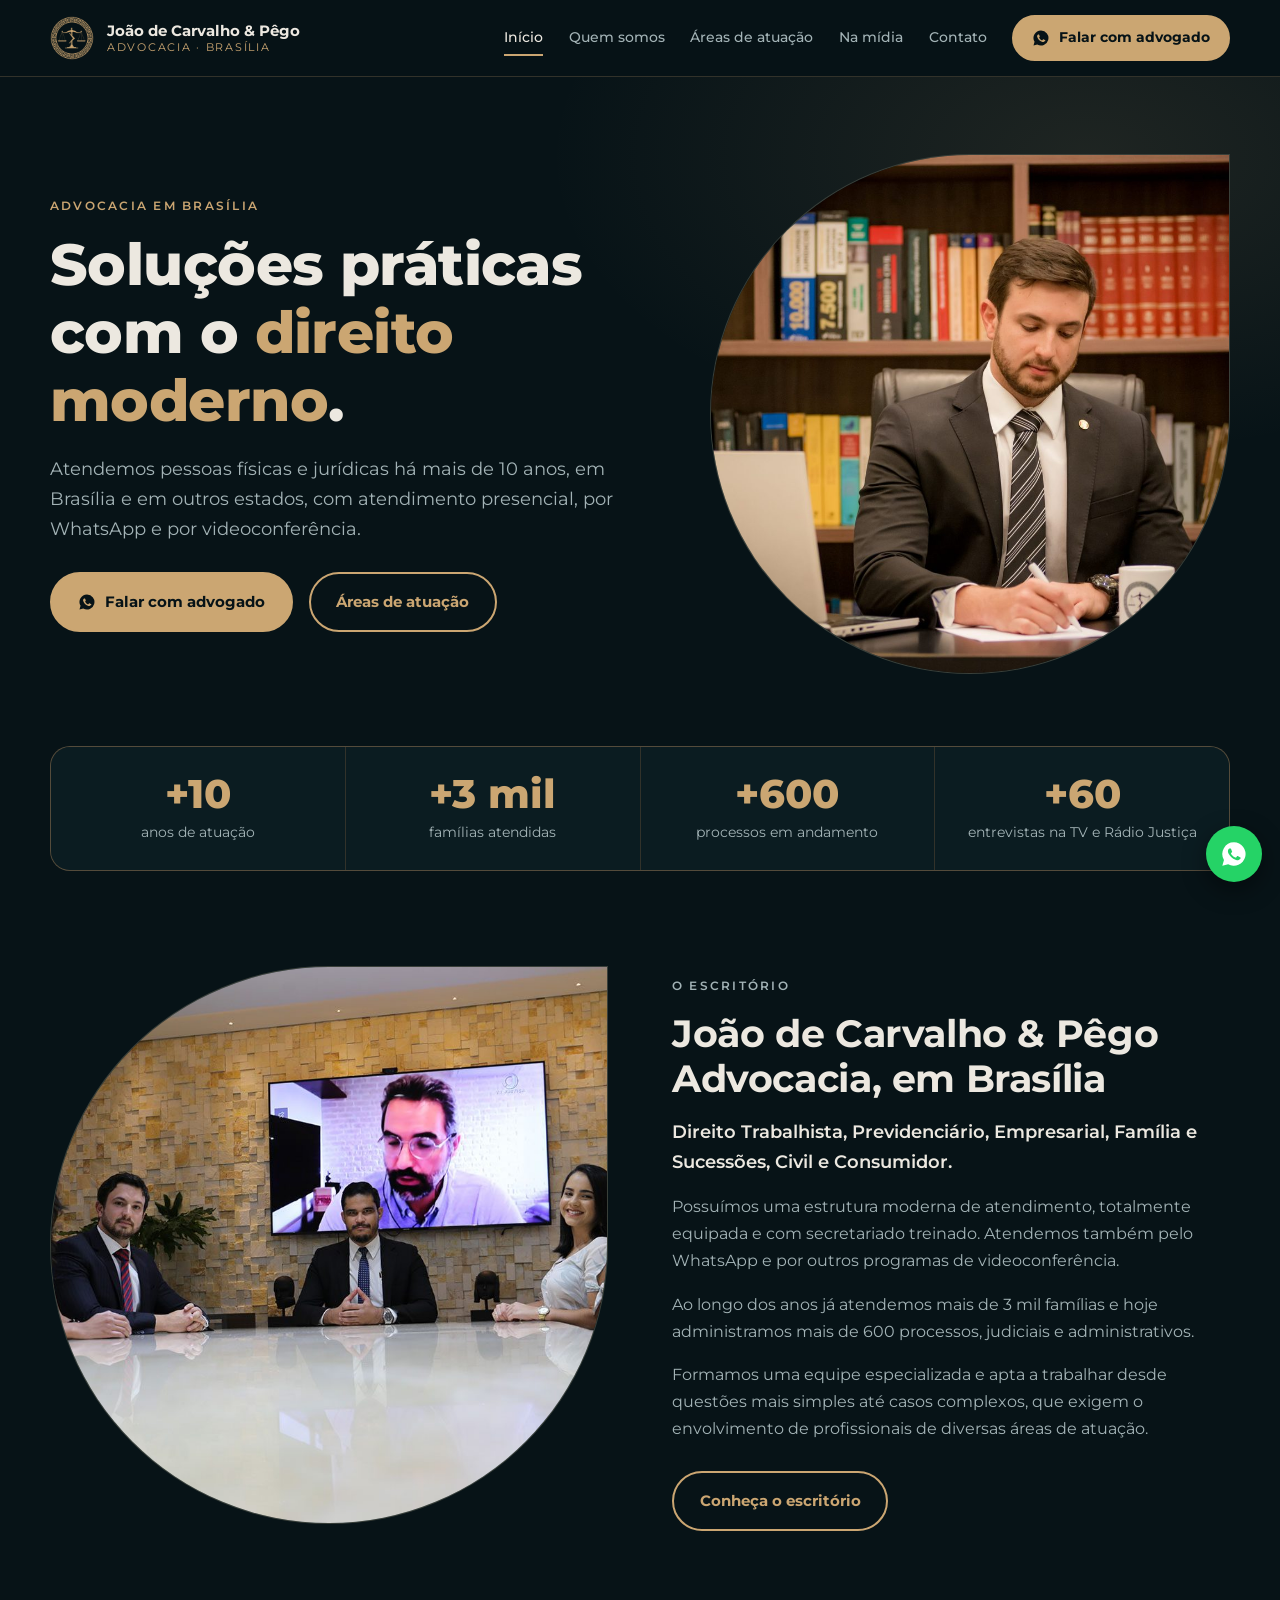
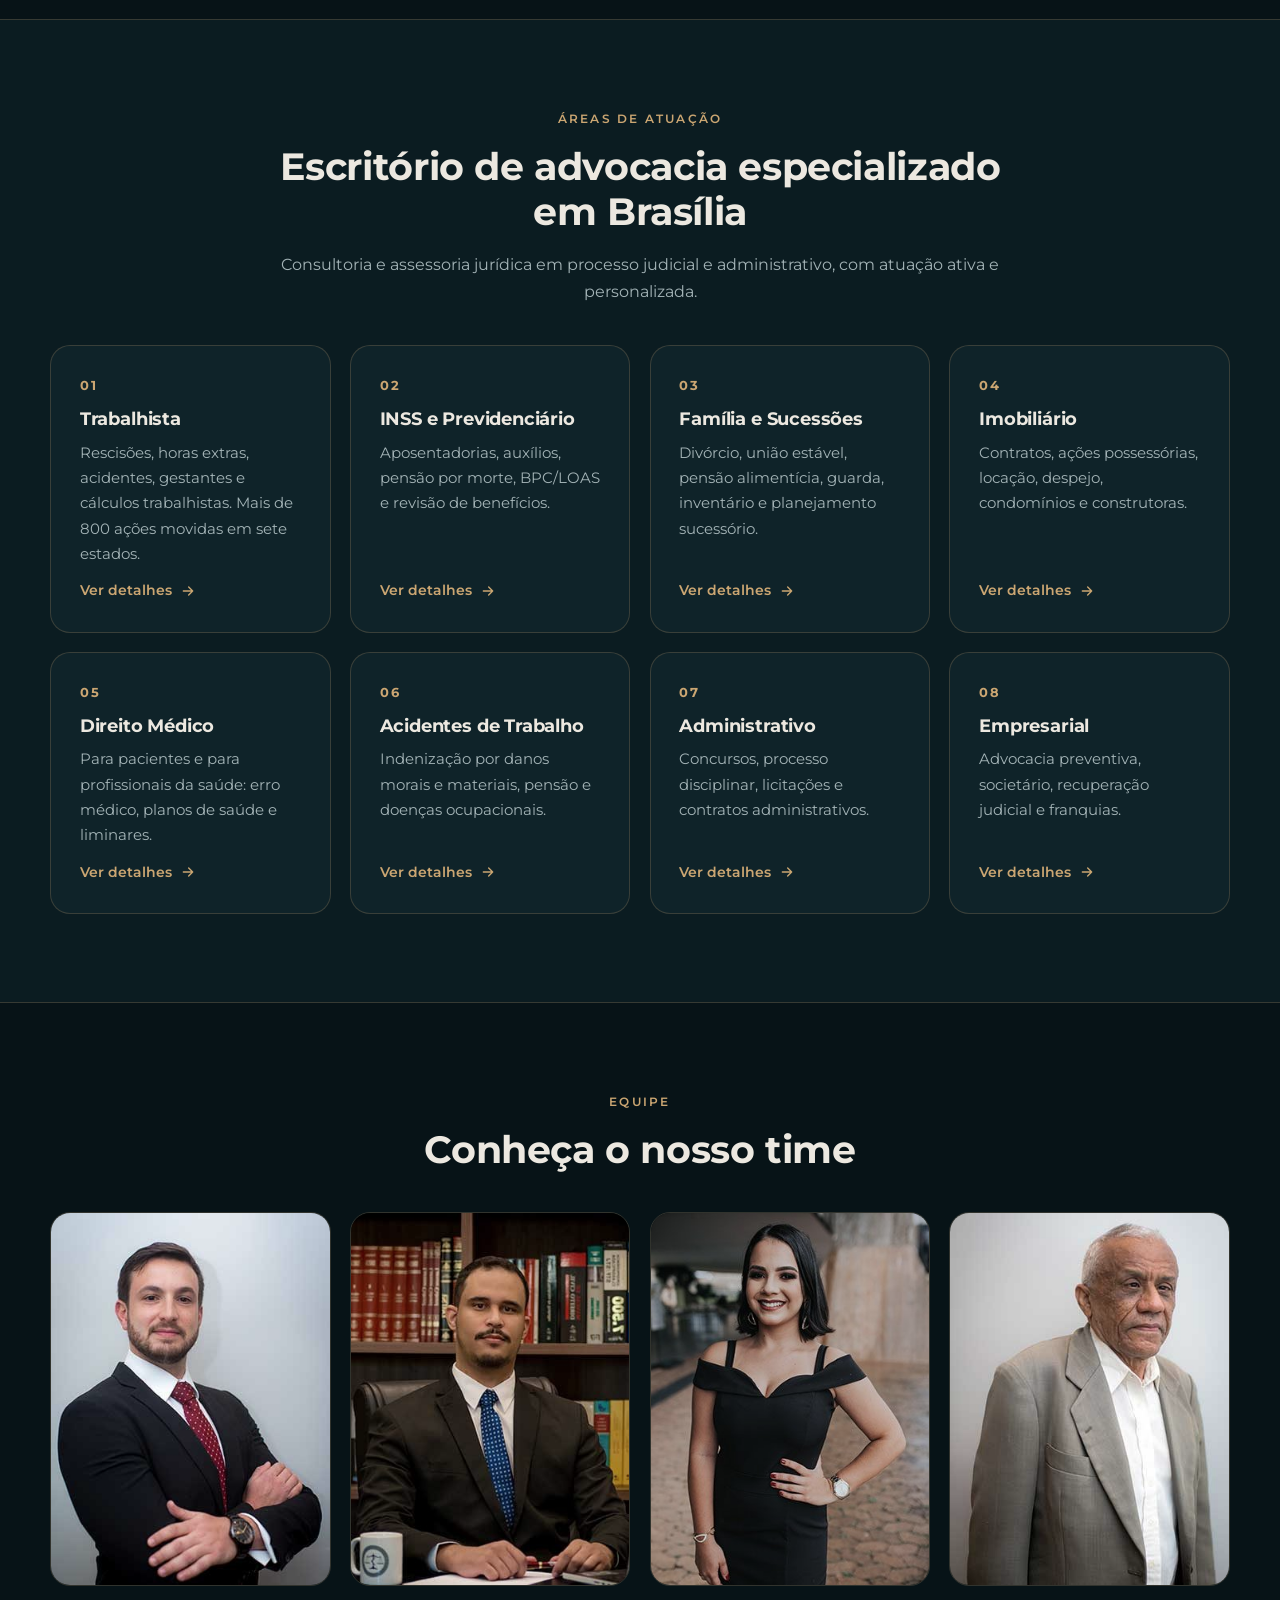
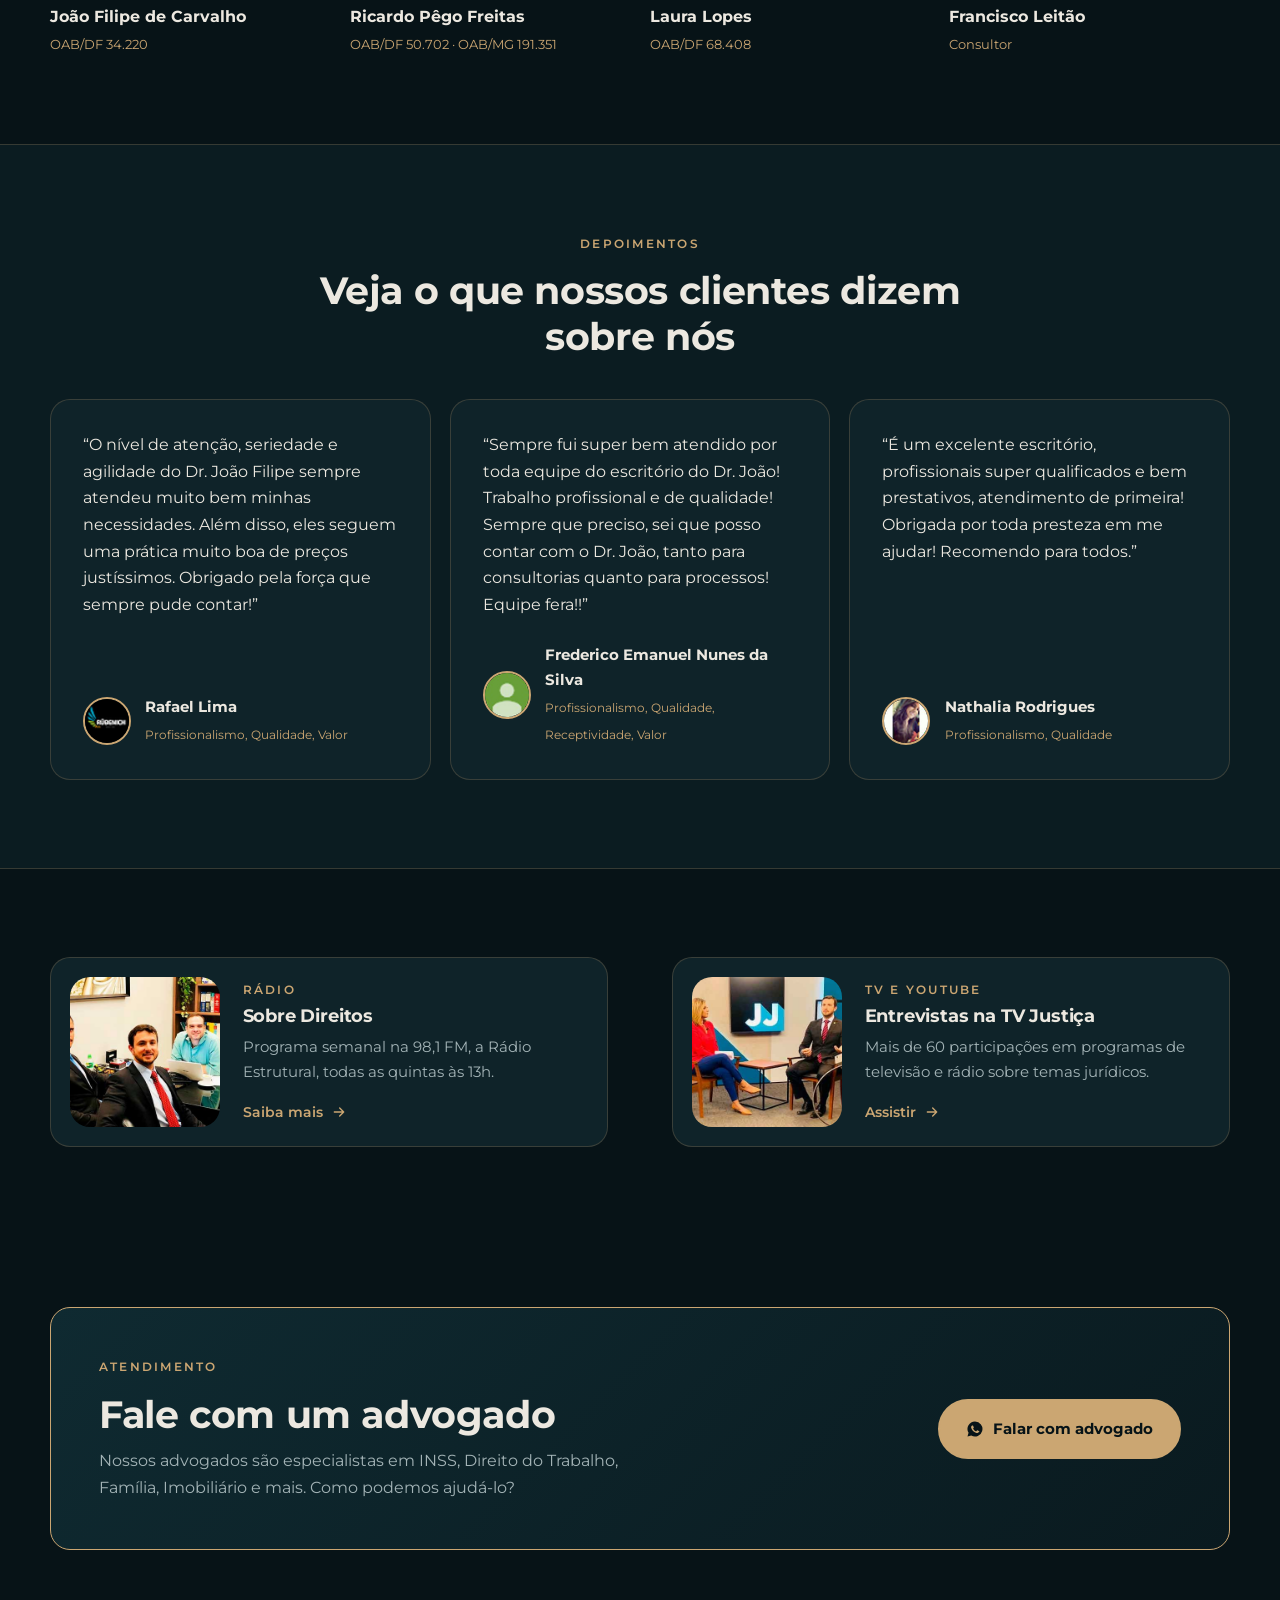
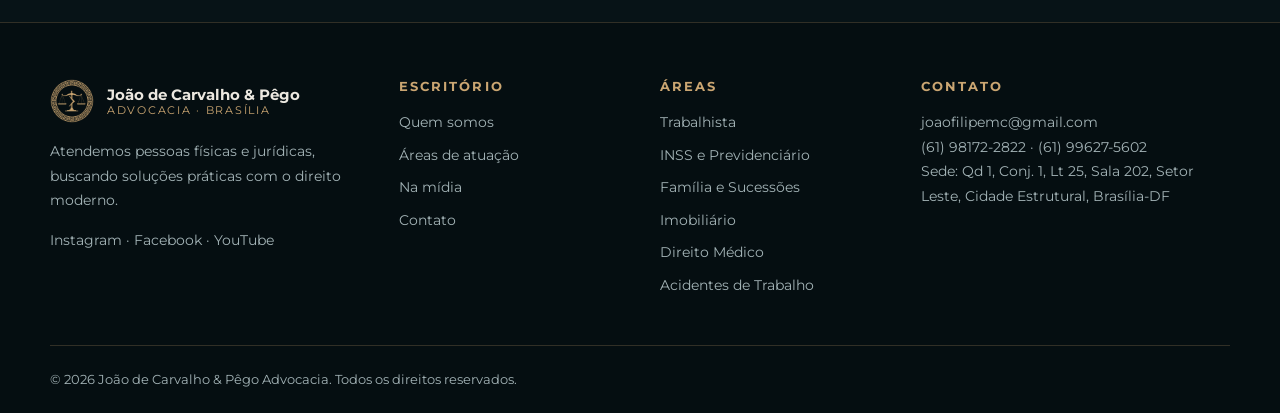
==== index.html @ 4e5eddfd "Site institucional JCP" ====
<!doctype html>
<html lang="pt-BR">
<head>
<meta charset="utf-8">
<meta name="viewport" content="width=device-width, initial-scale=1">
<title>João de Carvalho &amp; Pêgo | Advocacia em Brasília</title>
<meta name="description" content="Escritório de advocacia em Brasília com mais de 10 anos de atuação: trabalhista, INSS, família, imobiliário, médico e mais. Atendemos pessoas físicas e jurídicas.">
<meta name="theme-color" content="#071317">
<link rel="icon" href="img/marca-dourada.png">
<link rel="preconnect" href="https://fonts.googleapis.com">
<link rel="preconnect" href="https://fonts.gstatic.com" crossorigin>
<link href="https://fonts.googleapis.com/css2?family=Montserrat:wght@400;500;600;700;800&display=swap" rel="stylesheet">
<link rel="stylesheet" href="css/estilo.css">
</head>
<body>
<a class="skip" href="#conteudo">Ir para o conteúdo</a>
<header class="topo">
  <div class="wrap topo__in">
    <a class="marca" href="index.html" aria-label="João de Carvalho &amp; Pêgo Advocacia, página inicial">
      <img src="img/marca-dourada.png" alt="" width="44" height="44">
      <span><strong>João de Carvalho &amp; Pêgo</strong><small>Advocacia · Brasília</small></span>
    </a>
    <button class="menu-btn" aria-expanded="false" aria-controls="menu" aria-label="Abrir menu"><span></span><span></span><span></span></button>
    <nav id="menu" class="menu" aria-label="Principal">
      <a href="index.html" aria-current=page>Início</a><a href="quem-somos.html">Quem somos</a><a href="areas-de-atuacao.html">Áreas de atuação</a><a href="na-midia.html">Na mídia</a><a href="contato.html">Contato</a>
      <a class="btn btn--sm menu__cta" href="https://wa.me/5561996275602?text=Ol%C3%A1!%20Vim%20pelo%20site%20e%20gostaria%20de%20falar%20com%20um%20advogado." target="_blank" rel="noopener"><svg viewBox="0 0 24 24" width="18" height="18" fill="currentColor" aria-hidden="true"><path d="M12 2a10 10 0 0 0-8.6 15.1L2 22l5-1.3A10 10 0 1 0 12 2Zm5.2 14.1c-.2.6-1.2 1.2-1.7 1.2-.4.1-1 .1-1.6-.1-.4-.1-.9-.3-1.5-.6-2.7-1.2-4.4-3.9-4.5-4.1-.1-.2-1.1-1.4-1.1-2.7s.7-1.9.9-2.2c.2-.2.5-.3.7-.3h.5c.2 0 .4 0 .6.5l.8 2c.1.1.1.3 0 .5l-.3.5-.4.4c-.1.2-.3.3-.1.6.2.3.7 1.2 1.5 1.9 1 .9 1.9 1.2 2.2 1.3.3.1.4.1.6-.1l.8-1c.2-.2.3-.2.6-.1l1.9.9c.3.1.5.2.5.3.1.1.1.6-.1 1.2Z"/></svg> Falar com advogado</a>
    </nav>
  </div>
</header>
<main id="conteudo">
<section class="hero">
  <div class="wrap hero__in">
    <div class="hero__txt">
      <p class="eyebrow">Advocacia em Brasília</p>
      <h1>Soluções práticas com o <em>direito moderno</em>.</h1>
      <p class="lead">Atendemos pessoas físicas e jurídicas há mais de 10 anos, em Brasília e em outros estados, com atendimento presencial, por WhatsApp e por videoconferência.</p>
      <div class="hero__acoes"><a class="btn" href="https://wa.me/5561996275602?text=Ol%C3%A1!%20Vim%20pelo%20site%20e%20gostaria%20de%20falar%20com%20um%20advogado." target="_blank" rel="noopener"><svg viewBox="0 0 24 24" width="18" height="18" fill="currentColor" aria-hidden="true"><path d="M12 2a10 10 0 0 0-8.6 15.1L2 22l5-1.3A10 10 0 1 0 12 2Zm5.2 14.1c-.2.6-1.2 1.2-1.7 1.2-.4.1-1 .1-1.6-.1-.4-.1-.9-.3-1.5-.6-2.7-1.2-4.4-3.9-4.5-4.1-.1-.2-1.1-1.4-1.1-2.7s.7-1.9.9-2.2c.2-.2.5-.3.7-.3h.5c.2 0 .4 0 .6.5l.8 2c.1.1.1.3 0 .5l-.3.5-.4.4c-.1.2-.3.3-.1.6.2.3.7 1.2 1.5 1.9 1 .9 1.9 1.2 2.2 1.3.3.1.4.1.6-.1l.8-1c.2-.2.3-.2.6-.1l1.9.9c.3.1.5.2.5.3.1.1.1.6-.1 1.2Z"/></svg> Falar com advogado</a><a class="btn btn--ghost" href="areas-de-atuacao.html">Áreas de atuação</a></div>
    </div>
    <figure class="moldura moldura--hero"><img src="img/hero.jpg" alt="Advogado João Filipe de Carvalho em seu escritório" fetchpriority="high"></figure>
  </div>
  <div class="wrap"><dl class="numeros">
    <div><dt>+10</dt><dd>anos de atuação</dd></div>
    <div><dt>+3 mil</dt><dd>famílias atendidas</dd></div>
    <div><dt>+600</dt><dd>processos em andamento</dd></div>
    <div><dt>+60</dt><dd>entrevistas na TV e Rádio Justiça</dd></div>
  </dl></div>
</section>
<section class="bloco"><div class="wrap duas duas--centro">
  <figure class="moldura"><img src="img/equipe.jpg" alt="Equipe do escritório em sala de reunião" loading="lazy"></figure>
  <div class="texto-img"><p class="eyebrow">O escritório</p><h2>João de Carvalho &amp; Pêgo Advocacia, em Brasília</h2>
    <p class="destaque">Direito Trabalhista, Previdenciário, Empresarial, Família e Sucessões, Civil e Consumidor.</p>
    <p>Possuímos uma estrutura moderna de atendimento, totalmente equipada e com secretariado treinado. Atendemos também pelo WhatsApp e por outros programas de videoconferência.</p>
    <p>Ao longo dos anos já atendemos mais de 3 mil famílias e hoje administramos mais de 600 processos, judiciais e administrativos.</p>
    <p>Formamos uma equipe especializada e apta a trabalhar desde questões mais simples até casos complexos, que exigem o envolvimento de profissionais de diversas áreas de atuação.</p>
    <a class="btn btn--ghost" href="quem-somos.html">Conheça o escritório</a></div>
</div></section>
<section class="bloco bloco--alt"><div class="wrap">
  <div class="cab cab--centro"><p class="eyebrow">Áreas de atuação</p><h2>Escritório de advocacia especializado em Brasília</h2><p>Consultoria e assessoria jurídica em processo judicial e administrativo, com atuação ativa e personalizada.</p></div>
  <div class="grid-areas"><a class="card-area" href="trabalhista.html"><span class="card-area__n">01</span><h3>Trabalhista</h3><p>Rescisões, horas extras, acidentes, gestantes e cálculos trabalhistas. Mais de 800 ações movidas em sete estados.</p><span class="seta">Ver detalhes <svg viewBox="0 0 24 24" width="16" height="16" fill="none" stroke="currentColor" stroke-width="2" stroke-linecap="round" stroke-linejoin="round" aria-hidden="true"><path d="M5 12h14M13 6l6 6-6 6"/></svg></span></a><a class="card-area" href="inss.html"><span class="card-area__n">02</span><h3>INSS e Previdenciário</h3><p>Aposentadorias, auxílios, pensão por morte, BPC/LOAS e revisão de benefícios.</p><span class="seta">Ver detalhes <svg viewBox="0 0 24 24" width="16" height="16" fill="none" stroke="currentColor" stroke-width="2" stroke-linecap="round" stroke-linejoin="round" aria-hidden="true"><path d="M5 12h14M13 6l6 6-6 6"/></svg></span></a><a class="card-area" href="familia-e-sucessoes.html"><span class="card-area__n">03</span><h3>Família e Sucessões</h3><p>Divórcio, união estável, pensão alimentícia, guarda, inventário e planejamento sucessório.</p><span class="seta">Ver detalhes <svg viewBox="0 0 24 24" width="16" height="16" fill="none" stroke="currentColor" stroke-width="2" stroke-linecap="round" stroke-linejoin="round" aria-hidden="true"><path d="M5 12h14M13 6l6 6-6 6"/></svg></span></a><a class="card-area" href="imobiliario.html"><span class="card-area__n">04</span><h3>Imobiliário</h3><p>Contratos, ações possessórias, locação, despejo, condomínios e construtoras.</p><span class="seta">Ver detalhes <svg viewBox="0 0 24 24" width="16" height="16" fill="none" stroke="currentColor" stroke-width="2" stroke-linecap="round" stroke-linejoin="round" aria-hidden="true"><path d="M5 12h14M13 6l6 6-6 6"/></svg></span></a><a class="card-area" href="direito-medico.html"><span class="card-area__n">05</span><h3>Direito Médico</h3><p>Para pacientes e para profissionais da saúde: erro médico, planos de saúde e liminares.</p><span class="seta">Ver detalhes <svg viewBox="0 0 24 24" width="16" height="16" fill="none" stroke="currentColor" stroke-width="2" stroke-linecap="round" stroke-linejoin="round" aria-hidden="true"><path d="M5 12h14M13 6l6 6-6 6"/></svg></span></a><a class="card-area" href="acidentes-de-trabalho.html"><span class="card-area__n">06</span><h3>Acidentes de Trabalho</h3><p>Indenização por danos morais e materiais, pensão e doenças ocupacionais.</p><span class="seta">Ver detalhes <svg viewBox="0 0 24 24" width="16" height="16" fill="none" stroke="currentColor" stroke-width="2" stroke-linecap="round" stroke-linejoin="round" aria-hidden="true"><path d="M5 12h14M13 6l6 6-6 6"/></svg></span></a><a class="card-area" href="areas-de-atuacao.html#administrativo"><span class="card-area__n">07</span><h3>Administrativo</h3><p>Concursos, processo disciplinar, licitações e contratos administrativos.</p><span class="seta">Ver detalhes <svg viewBox="0 0 24 24" width="16" height="16" fill="none" stroke="currentColor" stroke-width="2" stroke-linecap="round" stroke-linejoin="round" aria-hidden="true"><path d="M5 12h14M13 6l6 6-6 6"/></svg></span></a><a class="card-area" href="areas-de-atuacao.html#empresarial"><span class="card-area__n">08</span><h3>Empresarial</h3><p>Advocacia preventiva, societário, recuperação judicial e franquias.</p><span class="seta">Ver detalhes <svg viewBox="0 0 24 24" width="16" height="16" fill="none" stroke="currentColor" stroke-width="2" stroke-linecap="round" stroke-linejoin="round" aria-hidden="true"><path d="M5 12h14M13 6l6 6-6 6"/></svg></span></a></div>
</div></section>
<section class="bloco"><div class="wrap">
  <div class="cab cab--centro"><p class="eyebrow">Equipe</p><h2>Conheça o nosso time</h2></div>
  <div class="grid-time"><a class="mini" href="quem-somos.html#joao"><img src="img/joao.jpg" alt="João Filipe de Carvalho" loading="lazy"><strong>João Filipe de Carvalho</strong><small>OAB/DF 34.220</small></a><a class="mini" href="quem-somos.html#pego"><img src="img/pego.jpg" alt="Ricardo Pêgo Freitas" loading="lazy"><strong>Ricardo Pêgo Freitas</strong><small>OAB/DF 50.702 · OAB/MG 191.351</small></a><a class="mini" href="quem-somos.html#laura"><img src="img/laura.jpg" alt="Laura Lopes" loading="lazy"><strong>Laura Lopes</strong><small>OAB/DF 68.408</small></a><a class="mini" href="quem-somos.html#francisco"><img src="img/francisco.jpg" alt="Francisco Leitão" loading="lazy"><strong>Francisco Leitão</strong><small>Consultor</small></a></div>
</div></section>
<section class="bloco bloco--alt"><div class="wrap">
  <div class="cab cab--centro"><p class="eyebrow">Depoimentos</p><h2>Veja o que nossos clientes dizem sobre nós</h2></div>
  <div class="grid-dep"><figure class="dep"><blockquote>“O nível de atenção, seriedade e agilidade do Dr. João Filipe sempre atendeu muito bem minhas necessidades. Além disso, eles seguem uma prática muito boa de preços justíssimos. Obrigado pela força que sempre pude contar!”</blockquote><figcaption><img src="img/dep-rafaellima.jpg" alt="" width="48" height="48" loading="lazy"><span><strong>Rafael Lima</strong><small>Profissionalismo, Qualidade, Valor</small></span></figcaption></figure><figure class="dep"><blockquote>“Sempre fui super bem atendido por toda equipe do escritório do Dr. João! Trabalho profissional e de qualidade! Sempre que preciso, sei que posso contar com o Dr. João, tanto para consultorias quanto para processos! Equipe fera!!”</blockquote><figcaption><img src="img/dep-frederico.jpg" alt="" width="48" height="48" loading="lazy"><span><strong>Frederico Emanuel Nunes da Silva</strong><small>Profissionalismo, Qualidade, Receptividade, Valor</small></span></figcaption></figure><figure class="dep"><blockquote>“É um excelente escritório, profissionais super qualificados e bem prestativos, atendimento de primeira! Obrigada por toda presteza em me ajudar! Recomendo para todos.”</blockquote><figcaption><img src="img/dep-nathaliarodrigues.jpg" alt="" width="48" height="48" loading="lazy"><span><strong>Nathalia Rodrigues</strong><small>Profissionalismo, Qualidade</small></span></figcaption></figure></div>
</div></section>
<section class="bloco"><div class="wrap duas">
  <article class="card-midia"><img src="img/radio.jpg" alt="" loading="lazy"><div><p class="eyebrow">Rádio</p><h3>Sobre Direitos</h3><p>Programa semanal na 98,1 FM, a Rádio Estrutural, todas as quintas às 13h.</p><a class="seta" href="na-midia.html">Saiba mais <svg viewBox="0 0 24 24" width="16" height="16" fill="none" stroke="currentColor" stroke-width="2" stroke-linecap="round" stroke-linejoin="round" aria-hidden="true"><path d="M5 12h14M13 6l6 6-6 6"/></svg></a></div></article>
  <article class="card-midia"><img src="img/entrevistas.jpg" alt="" loading="lazy"><div><p class="eyebrow">TV e YouTube</p><h3>Entrevistas na TV Justiça</h3><p>Mais de 60 participações em programas de televisão e rádio sobre temas jurídicos.</p><a class="seta" href="na-midia.html">Assistir <svg viewBox="0 0 24 24" width="16" height="16" fill="none" stroke="currentColor" stroke-width="2" stroke-linecap="round" stroke-linejoin="round" aria-hidden="true"><path d="M5 12h14M13 6l6 6-6 6"/></svg></a></div></article>
</div></section>
<section class="faixa">
  <div class="wrap faixa__in">
    <div><p class="eyebrow">Atendimento</p><h2>Fale com um advogado</h2><p>Nossos advogados são especialistas em INSS, Direito do Trabalho, Família, Imobiliário e mais. Como podemos ajudá-lo?</p></div>
    <a class="btn" href="https://wa.me/5561996275602?text=Ol%C3%A1!%20Vim%20pelo%20site%20e%20gostaria%20de%20falar%20com%20um%20advogado." target="_blank" rel="noopener"><svg viewBox="0 0 24 24" width="18" height="18" fill="currentColor" aria-hidden="true"><path d="M12 2a10 10 0 0 0-8.6 15.1L2 22l5-1.3A10 10 0 1 0 12 2Zm5.2 14.1c-.2.6-1.2 1.2-1.7 1.2-.4.1-1 .1-1.6-.1-.4-.1-.9-.3-1.5-.6-2.7-1.2-4.4-3.9-4.5-4.1-.1-.2-1.1-1.4-1.1-2.7s.7-1.9.9-2.2c.2-.2.5-.3.7-.3h.5c.2 0 .4 0 .6.5l.8 2c.1.1.1.3 0 .5l-.3.5-.4.4c-.1.2-.3.3-.1.6.2.3.7 1.2 1.5 1.9 1 .9 1.9 1.2 2.2 1.3.3.1.4.1.6-.1l.8-1c.2-.2.3-.2.6-.1l1.9.9c.3.1.5.2.5.3.1.1.1.6-.1 1.2Z"/></svg> Falar com advogado</a>
  </div>
</section>
</main>
<footer class="rodape">
  <div class="wrap rodape__grid">
    <div>
      <a class="marca" href="index.html"><img src="img/marca-dourada.png" alt="" width="44" height="44"><span><strong>João de Carvalho &amp; Pêgo</strong><small>Advocacia · Brasília</small></span></a>
      <p class="rodape__txt">Atendemos pessoas físicas e jurídicas, buscando soluções práticas com o direito moderno.</p>
      <p class="redes"><a href="https://www.instagram.com/jcp.advocacia" target="_blank" rel="noopener">Instagram</a> · <a href="https://www.facebook.com/jcp.adv.br" target="_blank" rel="noopener">Facebook</a> · <a href="https://www.youtube.com/playlist?list=PLcnUz7LXk_8HMQqe0QgAlrgUV64Jshh3J" target="_blank" rel="noopener">YouTube</a></p>
    </div>
    <div>
      <h3>Escritório</h3>
      <ul class="links">
        <li><a href="quem-somos.html">Quem somos</a></li>
        <li><a href="areas-de-atuacao.html">Áreas de atuação</a></li>
        <li><a href="na-midia.html">Na mídia</a></li>
        <li><a href="contato.html">Contato</a></li>
      </ul>
    </div>
    <div>
      <h3>Áreas</h3>
      <ul class="links">
        <li><a href="trabalhista.html">Trabalhista</a></li>
        <li><a href="inss.html">INSS e Previdenciário</a></li>
        <li><a href="familia-e-sucessoes.html">Família e Sucessões</a></li>
        <li><a href="imobiliario.html">Imobiliário</a></li>
        <li><a href="direito-medico.html">Direito Médico</a></li>
        <li><a href="acidentes-de-trabalho.html">Acidentes de Trabalho</a></li>
      </ul>
    </div>
    <div>
      <h3>Contato</h3>
      <p class="rodape__txt"><a href="mailto:joaofilipemc@gmail.com">joaofilipemc@gmail.com</a><br>
      <a href="tel:+5561981722822">(61) 98172-2822</a> · <a href="tel:+5561996275602">(61) 99627-5602</a><br>
      Sede: Qd 1, Conj. 1, Lt 25, Sala 202, Setor Leste, Cidade Estrutural, Brasília-DF</p>
    </div>
  </div>
  <div class="wrap rodape__fim"><p>© 2026 João de Carvalho &amp; Pêgo Advocacia. Todos os direitos reservados.</p></div>
</footer>
<a class="flutuante" href="https://wa.me/5561996275602?text=Ol%C3%A1!%20Vim%20pelo%20site%20e%20gostaria%20de%20falar%20com%20um%20advogado." target="_blank" rel="noopener" aria-label="Falar pelo WhatsApp"><svg viewBox="0 0 24 24" width="18" height="18" fill="currentColor" aria-hidden="true"><path d="M12 2a10 10 0 0 0-8.6 15.1L2 22l5-1.3A10 10 0 1 0 12 2Zm5.2 14.1c-.2.6-1.2 1.2-1.7 1.2-.4.1-1 .1-1.6-.1-.4-.1-.9-.3-1.5-.6-2.7-1.2-4.4-3.9-4.5-4.1-.1-.2-1.1-1.4-1.1-2.7s.7-1.9.9-2.2c.2-.2.5-.3.7-.3h.5c.2 0 .4 0 .6.5l.8 2c.1.1.1.3 0 .5l-.3.5-.4.4c-.1.2-.3.3-.1.6.2.3.7 1.2 1.5 1.9 1 .9 1.9 1.2 2.2 1.3.3.1.4.1.6-.1l.8-1c.2-.2.3-.2.6-.1l1.9.9c.3.1.5.2.5.3.1.1.1.6-.1 1.2Z"/></svg></a>
<script src="js/site.js"></script>
</body>
</html>
---- css/estilo.css ----
:root{
  --bg:#071317; --bg-2:#0b1c21; --card:#0f2329; --line:rgba(203,166,114,.22);
  --gold:#CBA672; --gold-2:#e0c08f; --ink:#071317;
  --text:#ece8e0; --muted:#a3b3b6;
  --r:20px; --r-hero:500px 0 500px 500px;
  --font:'Montserrat',system-ui,-apple-system,'Segoe UI',sans-serif;
}
*{box-sizing:border-box;margin:0;padding:0}
html{scroll-behavior:smooth;scroll-padding-top:90px}
body{background:var(--bg);color:var(--text);font:400 1rem/1.7 var(--font);-webkit-font-smoothing:antialiased}
img{max-width:100%;display:block}
a{color:inherit}
ul,ol{list-style:none}
.skip{position:absolute;left:-999px;top:8px;background:var(--gold);color:var(--ink);padding:8px 14px;border-radius:8px;z-index:100}
.skip:focus{left:8px}
:focus-visible{outline:2px solid var(--gold);outline-offset:3px}
.wrap{width:min(1180px,100% - 32px);margin-inline:auto}
em{font-style:normal;color:var(--gold)}
h1,h2,h3{line-height:1.18;font-weight:700;letter-spacing:-.01em}
h1{font-size:clamp(2rem,5.2vw,3.6rem);font-weight:800}
h2{font-size:clamp(1.6rem,3.4vw,2.4rem)}
h3{font-size:1.15rem}
.eyebrow{font-size:.78rem;font-weight:600;letter-spacing:.18em;text-transform:uppercase;color:var(--gold);margin-bottom:.9rem}
.lead{font-size:1.1rem;color:var(--muted);max-width:60ch;margin:1.2rem 0 1.8rem}

/* botões */
.btn{display:inline-flex;align-items:center;gap:.6rem;background:var(--gold);color:var(--ink);font-weight:700;font-size:.95rem;text-decoration:none;padding:.95rem 1.6rem;border-radius:999px;border:2px solid var(--gold);transition:background .2s,transform .2s,color .2s}
.btn:hover{background:var(--gold-2);transform:translateY(-2px)}
.btn--ghost{background:transparent;color:var(--gold)}
.btn--ghost:hover{background:var(--gold);color:var(--ink)}
.btn--sm{padding:.6rem 1.1rem;font-size:.85rem}
.btn--full{width:100%;justify-content:center;margin-top:1rem}
.seta{display:inline-flex;align-items:center;gap:.5rem;color:var(--gold);font-weight:600;font-size:.9rem;text-decoration:none}
.seta:hover svg{transform:translateX(4px)}
.seta svg{transition:transform .2s}

/* topo */
.topo{position:sticky;top:0;z-index:50;background:rgba(7,19,23,.92);backdrop-filter:blur(12px);border-bottom:1px solid var(--line)}
.topo__in{display:flex;align-items:center;justify-content:space-between;gap:1rem;min-height:76px}
.marca{display:flex;align-items:center;gap:.8rem;text-decoration:none}
.marca img{width:44px;height:44px}
.marca span{display:flex;flex-direction:column;line-height:1.2}
.marca strong{font-size:.95rem;font-weight:700}
.marca small{font-size:.68rem;letter-spacing:.16em;text-transform:uppercase;color:var(--gold)}
.menu{display:flex;align-items:center;gap:1.6rem}
.menu a:not(.btn){text-decoration:none;font-size:.9rem;font-weight:500;color:var(--muted);padding:.3rem 0;border-bottom:2px solid transparent;transition:color .2s}
.menu a:not(.btn):hover,.menu a[aria-current]{color:var(--text);border-color:var(--gold)}
.menu-btn{display:none;background:none;border:1px solid var(--line);border-radius:12px;width:46px;height:46px;cursor:pointer;flex-direction:column;justify-content:center;align-items:center;gap:5px}
.menu-btn span{width:20px;height:2px;background:var(--gold);transition:transform .2s,opacity .2s}
.menu-btn[aria-expanded=true] span:nth-child(1){transform:translateY(7px) rotate(45deg)}
.menu-btn[aria-expanded=true] span:nth-child(2){opacity:0}
.menu-btn[aria-expanded=true] span:nth-child(3){transform:translateY(-7px) rotate(-45deg)}
@media(max-width:900px){
  .menu-btn{display:flex}
  .menu{position:absolute;inset:100% 0 auto 0;flex-direction:column;align-items:stretch;gap:0;background:var(--bg);border-bottom:1px solid var(--line);padding:.5rem 16px 1.2rem;display:none}
  .menu.is-open{display:flex}
  .menu a:not(.btn){padding:.9rem 0;border-bottom:1px solid var(--line)}
  .menu__cta{justify-content:center;margin-top:1rem}
}

/* hero */
.hero{padding:clamp(2.5rem,6vw,5rem) 0 0;background:radial-gradient(900px 500px at 85% 10%,rgba(203,166,114,.12),transparent 60%)}
.hero__in{display:grid;grid-template-columns:1.05fr .95fr;gap:3rem;align-items:center}
.hero__acoes{display:flex;flex-wrap:wrap;gap:1rem}
.moldura{border-radius:var(--r-hero);overflow:hidden;border:1px solid var(--line);aspect-ratio:1/1;background:var(--card)}
.moldura img{width:100%;height:100%;object-fit:cover}
.moldura--hero{max-width:520px;justify-self:end;width:100%}
.numeros{display:grid;grid-template-columns:repeat(4,1fr);gap:1px;margin-top:clamp(2.5rem,6vw,4.5rem);background:var(--line);border:1px solid var(--line);border-radius:var(--r);overflow:hidden}
.numeros div{background:var(--bg-2);padding:1.6rem 1rem;text-align:center}
.numeros dt{font-size:clamp(1.7rem,3.4vw,2.5rem);font-weight:800;color:var(--gold);line-height:1.1}
.numeros dd{font-size:.85rem;color:var(--muted);margin-top:.3rem}
@media(max-width:900px){
  .hero__in{grid-template-columns:1fr}
  .moldura--hero{justify-self:center;max-width:380px;order:-1}
  .numeros{grid-template-columns:1fr 1fr}
}

/* blocos */
.bloco{padding:clamp(3rem,7vw,5.5rem) 0}
.bloco--alt{background:var(--bg-2);border-block:1px solid var(--line)}
.cab{max-width:760px;margin-bottom:2.5rem}
.cab p:not(.eyebrow){color:var(--muted);margin-top:1rem}
.cab--centro{margin-inline:auto;text-align:center}
.centro{text-align:center;margin-top:2.5rem}
.duas{display:grid;grid-template-columns:1fr 1fr;gap:clamp(2rem,5vw,4rem)}
.duas--centro{align-items:center}
.texto-img p{color:var(--muted);margin-top:1rem}
.texto-img .destaque,.destaque{color:var(--text);font-weight:600;font-size:1.1rem}
.texto-img .btn{margin-top:1.8rem}
@media(max-width:900px){.duas{grid-template-columns:1fr}}

/* cards de área */
.grid-areas{display:grid;grid-template-columns:repeat(auto-fill,minmax(250px,1fr));gap:1.2rem}
.card-area{display:flex;flex-direction:column;gap:.7rem;background:var(--card);border:1px solid var(--line);border-radius:var(--r);padding:1.8rem;text-decoration:none;transition:border-color .2s,transform .2s}
.card-area:hover{border-color:var(--gold);transform:translateY(-4px)}
.card-area__n{font-size:.8rem;font-weight:700;letter-spacing:.16em;color:var(--gold)}
.card-area p{color:var(--muted);font-size:.93rem;flex:1}
.blocos-area{display:grid;grid-template-columns:repeat(auto-fill,minmax(340px,1fr));gap:1.2rem}
.bloco-area{background:var(--card);border:1px solid var(--line);border-radius:var(--r);padding:1.8rem}
.bloco-area h2{font-size:1.3rem;margin-bottom:1rem;color:var(--gold)}
.bloco-area li,.prosa li{position:relative;padding-left:1.3rem;margin-bottom:.55rem;color:var(--muted);font-size:.93rem}
.bloco-area li::before,.prosa li::before{content:"";position:absolute;left:0;top:.7em;width:7px;height:7px;border-radius:50%;background:var(--gold)}
.bloco-area .seta{margin-top:1rem}

/* equipe */
.grid-time{display:grid;grid-template-columns:repeat(4,1fr);gap:1.2rem}
.mini{text-decoration:none;display:flex;flex-direction:column;gap:.25rem}
.mini img{aspect-ratio:3/4;object-fit:cover;width:100%;border-radius:var(--r);border:1px solid var(--line);margin-bottom:.8rem;filter:grayscale(.15);transition:filter .2s,border-color .2s}
.mini:hover img{filter:none;border-color:var(--gold)}
.mini small{color:var(--gold);font-size:.8rem}
@media(max-width:900px){.grid-time{grid-template-columns:1fr 1fr}}

/* depoimentos */
.grid-dep{display:grid;grid-template-columns:repeat(auto-fit,minmax(290px,1fr));gap:1.2rem}
.dep{background:var(--card);border:1px solid var(--line);border-radius:var(--r);padding:2rem;display:flex;flex-direction:column;justify-content:space-between;gap:1.5rem}
.dep blockquote{color:var(--text);font-size:.98rem}
.dep figcaption{display:flex;align-items:center;gap:.9rem}
.dep img{border-radius:50%;border:2px solid var(--gold)}
.dep strong{display:block;font-size:.92rem}
.dep small{color:var(--gold);font-size:.75rem}

/* mídia */
.card-midia{display:grid;grid-template-columns:150px 1fr;gap:1.4rem;align-items:center;background:var(--card);border:1px solid var(--line);border-radius:var(--r);padding:1.2rem}
.card-midia img{width:150px;height:150px;object-fit:cover;border-radius:var(--r)}
.card-midia p:not(.eyebrow){color:var(--muted);font-size:.92rem;margin:.5rem 0 .8rem}
.card-midia .eyebrow{margin-bottom:.3rem}
@media(max-width:560px){.card-midia{grid-template-columns:1fr}.card-midia img{width:100%;height:180px}}
.videos{display:grid;grid-template-columns:repeat(auto-fit,minmax(300px,1fr));gap:1.2rem;margin-top:2rem}
.video{aspect-ratio:16/9;border-radius:var(--r);overflow:hidden;border:1px solid var(--line);background:#000}
.video iframe{width:100%;height:100%;border:0}

/* faixa CTA */
.faixa{padding:clamp(3rem,6vw,4.5rem) 0}
.faixa__in{display:flex;align-items:center;justify-content:space-between;gap:2rem;flex-wrap:wrap;background:linear-gradient(135deg,#0f2a31,#0a1a1f);border:1px solid var(--gold);border-radius:var(--r);padding:clamp(1.8rem,4vw,3rem)}
.faixa p:not(.eyebrow){color:var(--muted);max-width:52ch;margin-top:.6rem}

/* páginas internas */
.page-hero{padding:clamp(2.5rem,6vw,4.5rem) 0 clamp(2rem,4vw,3rem);background:radial-gradient(800px 400px at 90% 0,rgba(203,166,114,.12),transparent 60%);border-bottom:1px solid var(--line)}
.page-hero__in{display:grid;gap:3rem;align-items:center}
.page-hero--img .page-hero__in{grid-template-columns:1.2fr .8fr}
.page-hero--img .moldura{aspect-ratio:4/3;border-radius:var(--r-hero);max-width:460px;justify-self:end;width:100%}
@media(max-width:900px){.page-hero--img .page-hero__in{grid-template-columns:1fr}.page-hero--img .moldura{justify-self:center;max-width:340px;aspect-ratio:1/1;order:-1}}
.conteudo{display:grid;grid-template-columns:280px 1fr;gap:3rem;align-items:start}
.indice{position:sticky;top:100px;background:var(--card);border:1px solid var(--line);border-radius:var(--r);padding:1.5rem}
.indice ol{counter-reset:i}
.indice li{counter-increment:i;margin-bottom:.15rem}
.indice a{display:block;text-decoration:none;font-size:.85rem;color:var(--muted);padding:.4rem 0;border-bottom:1px solid var(--line)}
.indice a:hover{color:var(--gold)}
@media(max-width:900px){.conteudo{grid-template-columns:1fr}.indice{position:static}}
.artigo{max-width:760px}
.prosa p{color:var(--muted);margin-bottom:1.1rem}
.prosa--intro p:first-child{color:var(--text);font-size:1.12rem;font-weight:500}
.tema{padding-top:2.4rem;margin-top:2.4rem;border-top:1px solid var(--line)}
.tema h2{font-size:clamp(1.3rem,2.4vw,1.7rem);margin-bottom:1.1rem;color:var(--gold)}

/* quem somos */
.pessoa{display:grid;grid-template-columns:260px 1fr;gap:2.5rem;padding:2.5rem 0;border-bottom:1px solid var(--line)}
.pessoa:first-child{padding-top:0}
.pessoa__foto img{width:100%;aspect-ratio:3/4;object-fit:cover;border-radius:var(--r);border:1px solid var(--line)}
.oab{color:var(--gold);font-weight:600;font-size:.9rem;margin:.4rem 0 1rem}
.pessoa details{margin-top:1rem;border:1px solid var(--line);border-radius:14px;padding:.9rem 1.2rem;background:var(--card)}
.pessoa summary{cursor:pointer;font-weight:600;color:var(--gold)}
.pessoa details ul{margin-top:1rem}
.pessoa li{position:relative;padding-left:1.3rem;margin-bottom:.5rem;color:var(--muted);font-size:.92rem}
.pessoa li::before{content:"";position:absolute;left:0;top:.7em;width:7px;height:7px;border-radius:50%;background:var(--gold)}
@media(max-width:700px){.pessoa{grid-template-columns:1fr}.pessoa__foto img{max-width:260px}}
.grid-mvv{display:grid;grid-template-columns:repeat(auto-fit,minmax(300px,1fr));gap:1.2rem}
.mvv{background:var(--card);border:1px solid var(--line);border-radius:var(--r);padding:1.8rem}
.mvv h3{color:var(--gold);font-size:1.3rem;margin-bottom:1rem}
.mvv p{color:var(--muted);font-size:.93rem;margin-bottom:.9rem}
.mvv li{position:relative;padding-left:1.3rem;margin-bottom:.45rem;color:var(--muted);font-size:.93rem}
.mvv li::before{content:"";position:absolute;left:0;top:.7em;width:7px;height:7px;border-radius:50%;background:var(--gold)}

/* contato */
.canais{display:grid;gap:1rem;align-content:start}
.canal{display:flex;flex-direction:column;background:var(--card);border:1px solid var(--line);border-radius:var(--r);padding:1.4rem 1.6rem;text-decoration:none;transition:border-color .2s}
.canal:hover{border-color:var(--gold)}
.canal span{font-size:.75rem;letter-spacing:.16em;text-transform:uppercase;color:var(--gold)}
.canal strong{font-size:1.15rem;overflow-wrap:anywhere}
.unidades{display:grid;gap:1rem}
.unidade{border-left:3px solid var(--gold);padding:.3rem 0 .3rem 1.2rem}
.unidade p{color:var(--muted);margin:.3rem 0 .6rem;font-size:.93rem}

/* rodapé */
.rodape{background:#050e11;border-top:1px solid var(--line);padding-top:3.5rem}
.rodape__grid{display:grid;grid-template-columns:1.4fr 1fr 1fr 1.4fr;gap:2.5rem}
.rodape h3{font-size:.8rem;letter-spacing:.16em;text-transform:uppercase;color:var(--gold);margin-bottom:1rem}
.rodape__txt{color:var(--muted);font-size:.9rem;margin-top:1rem}
.rodape a{text-decoration:none}
.rodape__txt a:hover,.links a:hover,.redes a:hover{color:var(--gold)}
.links li{margin-bottom:.5rem;font-size:.9rem;color:var(--muted)}
.redes{margin-top:1rem;font-size:.85rem;color:var(--muted)}
.rodape__fim{margin-top:2.5rem;padding:1.4rem 0;border-top:1px solid var(--line);font-size:.8rem;color:var(--muted)}
@media(max-width:900px){.rodape__grid{grid-template-columns:1fr 1fr}}
@media(max-width:560px){.rodape__grid{grid-template-columns:1fr}}
.flutuante{position:fixed;right:18px;bottom:18px;width:56px;height:56px;border-radius:50%;background:#25d366;color:#fff;display:grid;place-items:center;z-index:60;box-shadow:0 8px 24px rgba(0,0,0,.45);transition:transform .2s}
.flutuante:hover{transform:scale(1.08)}
.flutuante svg{width:28px;height:28px}
@media(prefers-reduced-motion:reduce){*{transition:none!important;scroll-behavior:auto!important}}
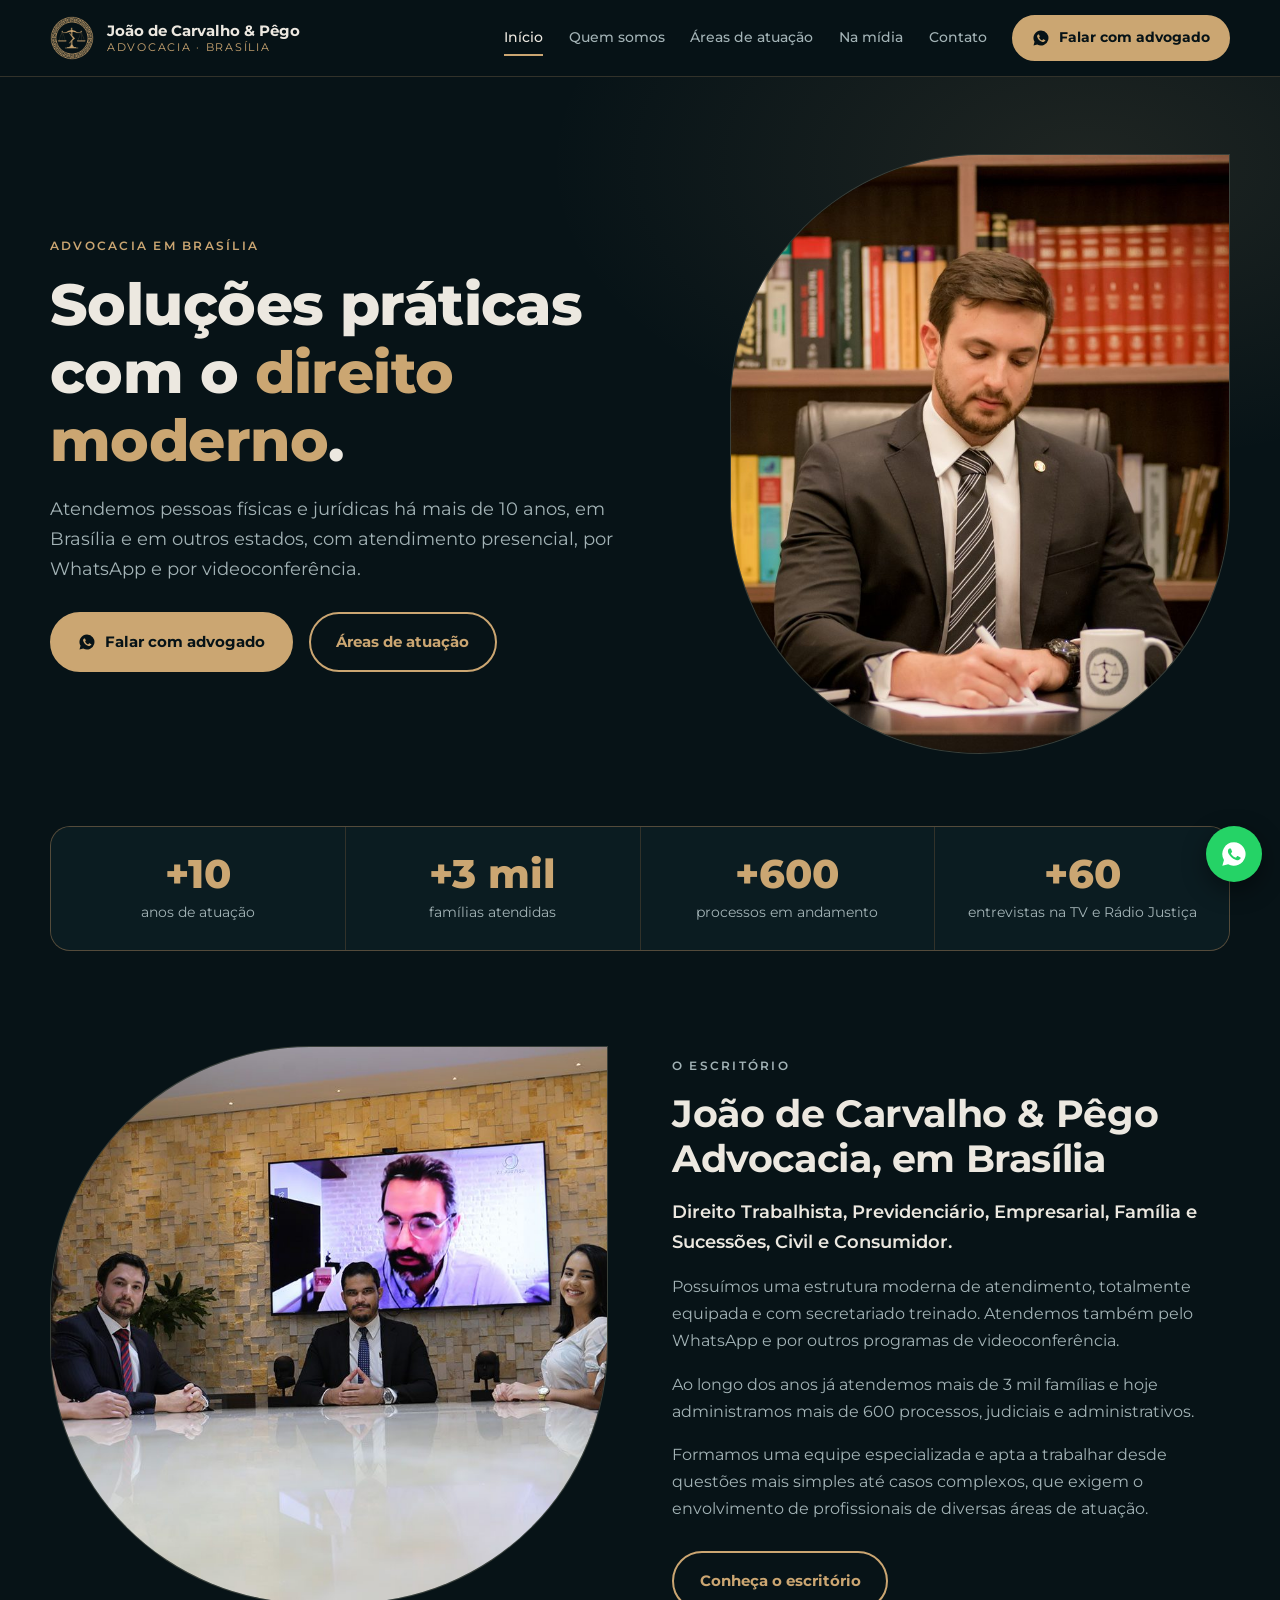
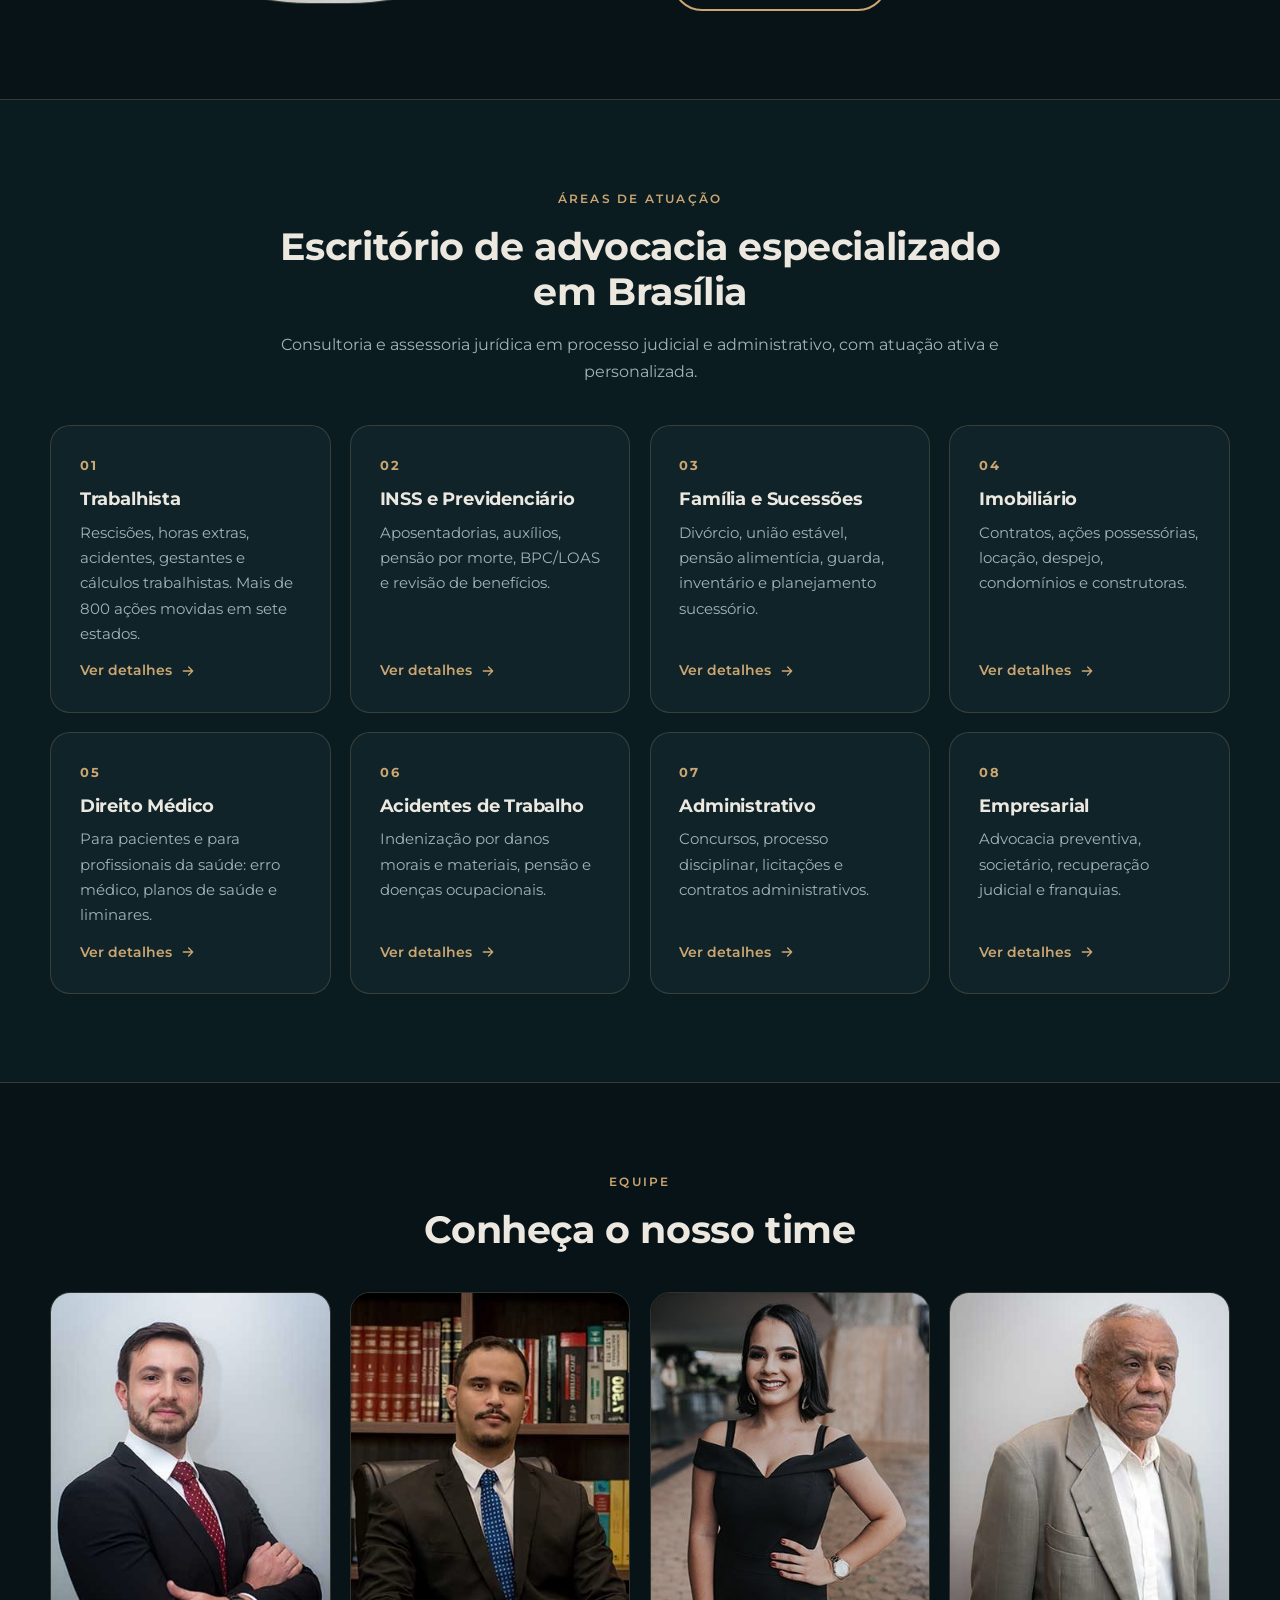
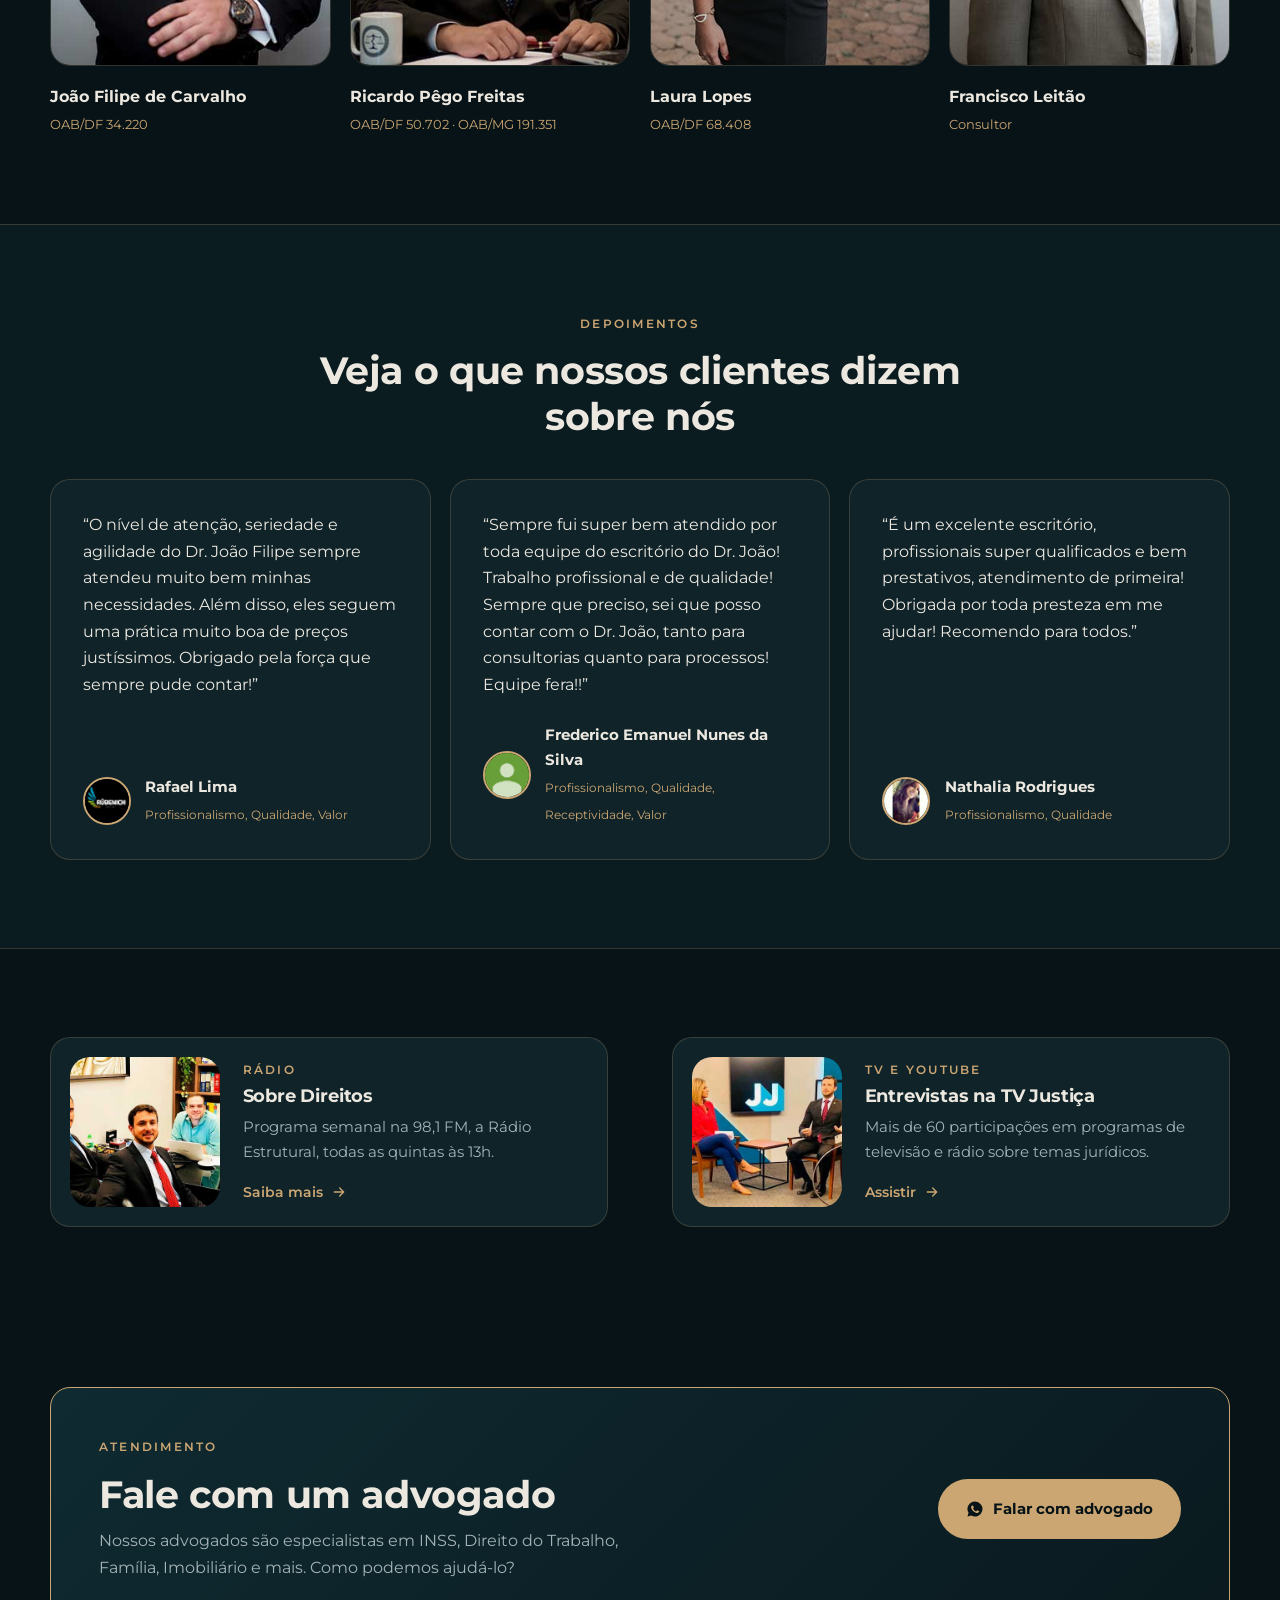
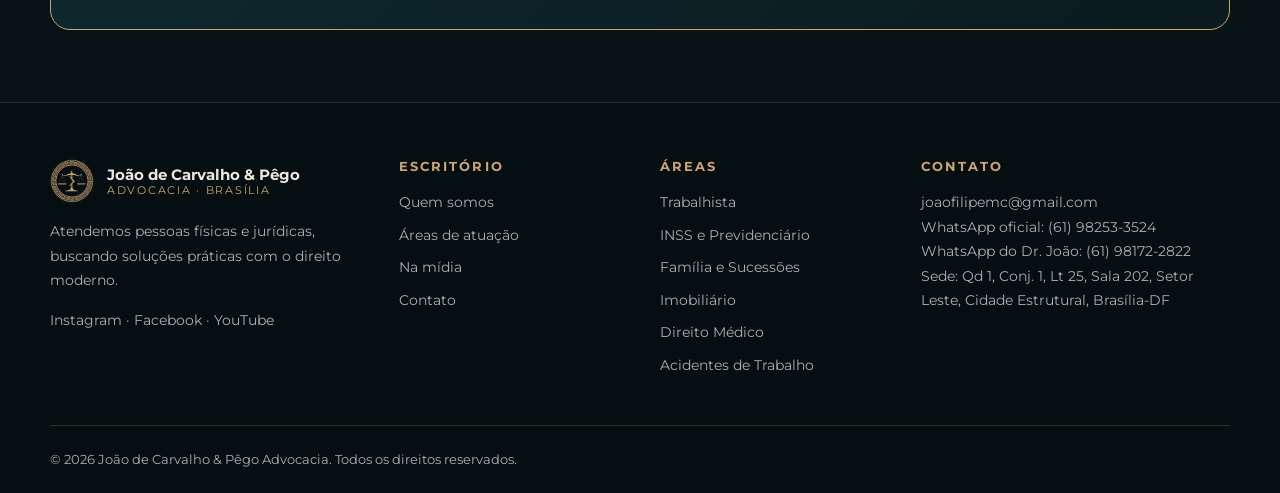
==== commit 26db83bd: "Ajustes de design e contatos: hero reenquadrado, foto na Trabalhista, WhatsApp oficial e do Dr. João" ====
--- a/index.html
+++ b/index.html
@@ -23,7 +23,7 @@
     <button class="menu-btn" aria-expanded="false" aria-controls="menu" aria-label="Abrir menu"><span></span><span></span><span></span></button>
     <nav id="menu" class="menu" aria-label="Principal">
       <a href="index.html" aria-current=page>Início</a><a href="quem-somos.html">Quem somos</a><a href="areas-de-atuacao.html">Áreas de atuação</a><a href="na-midia.html">Na mídia</a><a href="contato.html">Contato</a>
-      <a class="btn btn--sm menu__cta" href="https://wa.me/5561996275602?text=Ol%C3%A1!%20Vim%20pelo%20site%20e%20gostaria%20de%20falar%20com%20um%20advogado." target="_blank" rel="noopener"><svg viewBox="0 0 24 24" width="18" height="18" fill="currentColor" aria-hidden="true"><path d="M12 2a10 10 0 0 0-8.6 15.1L2 22l5-1.3A10 10 0 1 0 12 2Zm5.2 14.1c-.2.6-1.2 1.2-1.7 1.2-.4.1-1 .1-1.6-.1-.4-.1-.9-.3-1.5-.6-2.7-1.2-4.4-3.9-4.5-4.1-.1-.2-1.1-1.4-1.1-2.7s.7-1.9.9-2.2c.2-.2.5-.3.7-.3h.5c.2 0 .4 0 .6.5l.8 2c.1.1.1.3 0 .5l-.3.5-.4.4c-.1.2-.3.3-.1.6.2.3.7 1.2 1.5 1.9 1 .9 1.9 1.2 2.2 1.3.3.1.4.1.6-.1l.8-1c.2-.2.3-.2.6-.1l1.9.9c.3.1.5.2.5.3.1.1.1.6-.1 1.2Z"/></svg> Falar com advogado</a>
+      <a class="btn btn--sm menu__cta" href="https://wa.me/5561982533524?text=Ol%C3%A1!%20Vim%20pelo%20site%20e%20gostaria%20de%20falar%20com%20um%20advogado." target="_blank" rel="noopener"><svg viewBox="0 0 24 24" width="18" height="18" fill="currentColor" aria-hidden="true"><path d="M12 2a10 10 0 0 0-8.6 15.1L2 22l5-1.3A10 10 0 1 0 12 2Zm5.2 14.1c-.2.6-1.2 1.2-1.7 1.2-.4.1-1 .1-1.6-.1-.4-.1-.9-.3-1.5-.6-2.7-1.2-4.4-3.9-4.5-4.1-.1-.2-1.1-1.4-1.1-2.7s.7-1.9.9-2.2c.2-.2.5-.3.7-.3h.5c.2 0 .4 0 .6.5l.8 2c.1.1.1.3 0 .5l-.3.5-.4.4c-.1.2-.3.3-.1.6.2.3.7 1.2 1.5 1.9 1 .9 1.9 1.2 2.2 1.3.3.1.4.1.6-.1l.8-1c.2-.2.3-.2.6-.1l1.9.9c.3.1.5.2.5.3.1.1.1.6-.1 1.2Z"/></svg> Falar com advogado</a>
     </nav>
   </div>
 </header>
@@ -34,7 +34,7 @@
       <p class="eyebrow">Advocacia em Brasília</p>
       <h1>Soluções práticas com o <em>direito moderno</em>.</h1>
       <p class="lead">Atendemos pessoas físicas e jurídicas há mais de 10 anos, em Brasília e em outros estados, com atendimento presencial, por WhatsApp e por videoconferência.</p>
-      <div class="hero__acoes"><a class="btn" href="https://wa.me/5561996275602?text=Ol%C3%A1!%20Vim%20pelo%20site%20e%20gostaria%20de%20falar%20com%20um%20advogado." target="_blank" rel="noopener"><svg viewBox="0 0 24 24" width="18" height="18" fill="currentColor" aria-hidden="true"><path d="M12 2a10 10 0 0 0-8.6 15.1L2 22l5-1.3A10 10 0 1 0 12 2Zm5.2 14.1c-.2.6-1.2 1.2-1.7 1.2-.4.1-1 .1-1.6-.1-.4-.1-.9-.3-1.5-.6-2.7-1.2-4.4-3.9-4.5-4.1-.1-.2-1.1-1.4-1.1-2.7s.7-1.9.9-2.2c.2-.2.5-.3.7-.3h.5c.2 0 .4 0 .6.5l.8 2c.1.1.1.3 0 .5l-.3.5-.4.4c-.1.2-.3.3-.1.6.2.3.7 1.2 1.5 1.9 1 .9 1.9 1.2 2.2 1.3.3.1.4.1.6-.1l.8-1c.2-.2.3-.2.6-.1l1.9.9c.3.1.5.2.5.3.1.1.1.6-.1 1.2Z"/></svg> Falar com advogado</a><a class="btn btn--ghost" href="areas-de-atuacao.html">Áreas de atuação</a></div>
+      <div class="hero__acoes"><a class="btn" href="https://wa.me/5561982533524?text=Ol%C3%A1!%20Vim%20pelo%20site%20e%20gostaria%20de%20falar%20com%20um%20advogado." target="_blank" rel="noopener"><svg viewBox="0 0 24 24" width="18" height="18" fill="currentColor" aria-hidden="true"><path d="M12 2a10 10 0 0 0-8.6 15.1L2 22l5-1.3A10 10 0 1 0 12 2Zm5.2 14.1c-.2.6-1.2 1.2-1.7 1.2-.4.1-1 .1-1.6-.1-.4-.1-.9-.3-1.5-.6-2.7-1.2-4.4-3.9-4.5-4.1-.1-.2-1.1-1.4-1.1-2.7s.7-1.9.9-2.2c.2-.2.5-.3.7-.3h.5c.2 0 .4 0 .6.5l.8 2c.1.1.1.3 0 .5l-.3.5-.4.4c-.1.2-.3.3-.1.6.2.3.7 1.2 1.5 1.9 1 .9 1.9 1.2 2.2 1.3.3.1.4.1.6-.1l.8-1c.2-.2.3-.2.6-.1l1.9.9c.3.1.5.2.5.3.1.1.1.6-.1 1.2Z"/></svg> Falar com advogado</a><a class="btn btn--ghost" href="areas-de-atuacao.html">Áreas de atuação</a></div>
     </div>
     <figure class="moldura moldura--hero"><img src="img/hero.jpg" alt="Advogado João Filipe de Carvalho em seu escritório" fetchpriority="high"></figure>
   </div>
@@ -73,7 +73,7 @@
 <section class="faixa">
   <div class="wrap faixa__in">
     <div><p class="eyebrow">Atendimento</p><h2>Fale com um advogado</h2><p>Nossos advogados são especialistas em INSS, Direito do Trabalho, Família, Imobiliário e mais. Como podemos ajudá-lo?</p></div>
-    <a class="btn" href="https://wa.me/5561996275602?text=Ol%C3%A1!%20Vim%20pelo%20site%20e%20gostaria%20de%20falar%20com%20um%20advogado." target="_blank" rel="noopener"><svg viewBox="0 0 24 24" width="18" height="18" fill="currentColor" aria-hidden="true"><path d="M12 2a10 10 0 0 0-8.6 15.1L2 22l5-1.3A10 10 0 1 0 12 2Zm5.2 14.1c-.2.6-1.2 1.2-1.7 1.2-.4.1-1 .1-1.6-.1-.4-.1-.9-.3-1.5-.6-2.7-1.2-4.4-3.9-4.5-4.1-.1-.2-1.1-1.4-1.1-2.7s.7-1.9.9-2.2c.2-.2.5-.3.7-.3h.5c.2 0 .4 0 .6.5l.8 2c.1.1.1.3 0 .5l-.3.5-.4.4c-.1.2-.3.3-.1.6.2.3.7 1.2 1.5 1.9 1 .9 1.9 1.2 2.2 1.3.3.1.4.1.6-.1l.8-1c.2-.2.3-.2.6-.1l1.9.9c.3.1.5.2.5.3.1.1.1.6-.1 1.2Z"/></svg> Falar com advogado</a>
+    <a class="btn" href="https://wa.me/5561982533524?text=Ol%C3%A1!%20Vim%20pelo%20site%20e%20gostaria%20de%20falar%20com%20um%20advogado." target="_blank" rel="noopener"><svg viewBox="0 0 24 24" width="18" height="18" fill="currentColor" aria-hidden="true"><path d="M12 2a10 10 0 0 0-8.6 15.1L2 22l5-1.3A10 10 0 1 0 12 2Zm5.2 14.1c-.2.6-1.2 1.2-1.7 1.2-.4.1-1 .1-1.6-.1-.4-.1-.9-.3-1.5-.6-2.7-1.2-4.4-3.9-4.5-4.1-.1-.2-1.1-1.4-1.1-2.7s.7-1.9.9-2.2c.2-.2.5-.3.7-.3h.5c.2 0 .4 0 .6.5l.8 2c.1.1.1.3 0 .5l-.3.5-.4.4c-.1.2-.3.3-.1.6.2.3.7 1.2 1.5 1.9 1 .9 1.9 1.2 2.2 1.3.3.1.4.1.6-.1l.8-1c.2-.2.3-.2.6-.1l1.9.9c.3.1.5.2.5.3.1.1.1.6-.1 1.2Z"/></svg> Falar com advogado</a>
   </div>
 </section>
 </main>
@@ -107,13 +107,14 @@
     <div>
       <h3>Contato</h3>
       <p class="rodape__txt"><a href="mailto:joaofilipemc@gmail.com">joaofilipemc@gmail.com</a><br>
-      <a href="tel:+5561981722822">(61) 98172-2822</a> · <a href="tel:+5561996275602">(61) 99627-5602</a><br>
+      WhatsApp oficial: <a href="https://wa.me/5561982533524?text=Ol%C3%A1!%20Vim%20pelo%20site%20e%20gostaria%20de%20falar%20com%20um%20advogado." target="_blank" rel="noopener">(61) 98253-3524</a><br>
+      WhatsApp do Dr. João: <a href="https://wa.me/5561981722822?text=Ol%C3%A1%20Dr.%20Jo%C3%A3o!%20Vim%20pelo%20site." target="_blank" rel="noopener">(61) 98172-2822</a><br>
       Sede: Qd 1, Conj. 1, Lt 25, Sala 202, Setor Leste, Cidade Estrutural, Brasília-DF</p>
     </div>
   </div>
   <div class="wrap rodape__fim"><p>© 2026 João de Carvalho &amp; Pêgo Advocacia. Todos os direitos reservados.</p></div>
 </footer>
-<a class="flutuante" href="https://wa.me/5561996275602?text=Ol%C3%A1!%20Vim%20pelo%20site%20e%20gostaria%20de%20falar%20com%20um%20advogado." target="_blank" rel="noopener" aria-label="Falar pelo WhatsApp"><svg viewBox="0 0 24 24" width="18" height="18" fill="currentColor" aria-hidden="true"><path d="M12 2a10 10 0 0 0-8.6 15.1L2 22l5-1.3A10 10 0 1 0 12 2Zm5.2 14.1c-.2.6-1.2 1.2-1.7 1.2-.4.1-1 .1-1.6-.1-.4-.1-.9-.3-1.5-.6-2.7-1.2-4.4-3.9-4.5-4.1-.1-.2-1.1-1.4-1.1-2.7s.7-1.9.9-2.2c.2-.2.5-.3.7-.3h.5c.2 0 .4 0 .6.5l.8 2c.1.1.1.3 0 .5l-.3.5-.4.4c-.1.2-.3.3-.1.6.2.3.7 1.2 1.5 1.9 1 .9 1.9 1.2 2.2 1.3.3.1.4.1.6-.1l.8-1c.2-.2.3-.2.6-.1l1.9.9c.3.1.5.2.5.3.1.1.1.6-.1 1.2Z"/></svg></a>
+<a class="flutuante" href="https://wa.me/5561982533524?text=Ol%C3%A1!%20Vim%20pelo%20site%20e%20gostaria%20de%20falar%20com%20um%20advogado." target="_blank" rel="noopener" aria-label="Falar pelo WhatsApp"><svg viewBox="0 0 24 24" width="18" height="18" fill="currentColor" aria-hidden="true"><path d="M12 2a10 10 0 0 0-8.6 15.1L2 22l5-1.3A10 10 0 1 0 12 2Zm5.2 14.1c-.2.6-1.2 1.2-1.7 1.2-.4.1-1 .1-1.6-.1-.4-.1-.9-.3-1.5-.6-2.7-1.2-4.4-3.9-4.5-4.1-.1-.2-1.1-1.4-1.1-2.7s.7-1.9.9-2.2c.2-.2.5-.3.7-.3h.5c.2 0 .4 0 .6.5l.8 2c.1.1.1.3 0 .5l-.3.5-.4.4c-.1.2-.3.3-.1.6.2.3.7 1.2 1.5 1.9 1 .9 1.9 1.2 2.2 1.3.3.1.4.1.6-.1l.8-1c.2-.2.3-.2.6-.1l1.9.9c.3.1.5.2.5.3.1.1.1.6-.1 1.2Z"/></svg></a>
 <script src="js/site.js"></script>
 </body>
 </html>
--- a/css/estilo.css
+++ b/css/estilo.css
@@ -2,7 +2,7 @@
   --bg:#071317; --bg-2:#0b1c21; --card:#0f2329; --line:rgba(203,166,114,.22);
   --gold:#CBA672; --gold-2:#e0c08f; --ink:#071317;
   --text:#ece8e0; --muted:#a3b3b6;
-  --r:20px; --r-hero:500px 0 500px 500px;
+  --r:20px; --r-hero:260px 0 260px 260px;
   --font:'Montserrat',system-ui,-apple-system,'Segoe UI',sans-serif;
 }
 *{box-sizing:border-box;margin:0;padding:0}
@@ -64,7 +64,8 @@
 .hero__acoes{display:flex;flex-wrap:wrap;gap:1rem}
 .moldura{border-radius:var(--r-hero);overflow:hidden;border:1px solid var(--line);aspect-ratio:1/1;background:var(--card)}
 .moldura img{width:100%;height:100%;object-fit:cover}
-.moldura--hero{max-width:520px;justify-self:end;width:100%}
+.moldura--hero{max-width:500px;justify-self:end;width:100%;aspect-ratio:5/6}
+.moldura--hero img{object-position:68% 30%}
 .numeros{display:grid;grid-template-columns:repeat(4,1fr);gap:1px;margin-top:clamp(2.5rem,6vw,4.5rem);background:var(--line);border:1px solid var(--line);border-radius:var(--r);overflow:hidden}
 .numeros div{background:var(--bg-2);padding:1.6rem 1rem;text-align:center}
 .numeros dt{font-size:clamp(1.7rem,3.4vw,2.5rem);font-weight:800;color:var(--gold);line-height:1.1}
@@ -138,7 +139,7 @@
 .page-hero{padding:clamp(2.5rem,6vw,4.5rem) 0 clamp(2rem,4vw,3rem);background:radial-gradient(800px 400px at 90% 0,rgba(203,166,114,.12),transparent 60%);border-bottom:1px solid var(--line)}
 .page-hero__in{display:grid;gap:3rem;align-items:center}
 .page-hero--img .page-hero__in{grid-template-columns:1.2fr .8fr}
-.page-hero--img .moldura{aspect-ratio:4/3;border-radius:var(--r-hero);max-width:460px;justify-self:end;width:100%}
+.page-hero--img .moldura{aspect-ratio:1/1;border-radius:var(--r-hero);max-width:400px;justify-self:end;width:100%}
 @media(max-width:900px){.page-hero--img .page-hero__in{grid-template-columns:1fr}.page-hero--img .moldura{justify-self:center;max-width:340px;aspect-ratio:1/1;order:-1}}
 .conteudo{display:grid;grid-template-columns:280px 1fr;gap:3rem;align-items:start}
 .indice{position:sticky;top:100px;background:var(--card);border:1px solid var(--line);border-radius:var(--r);padding:1.5rem}
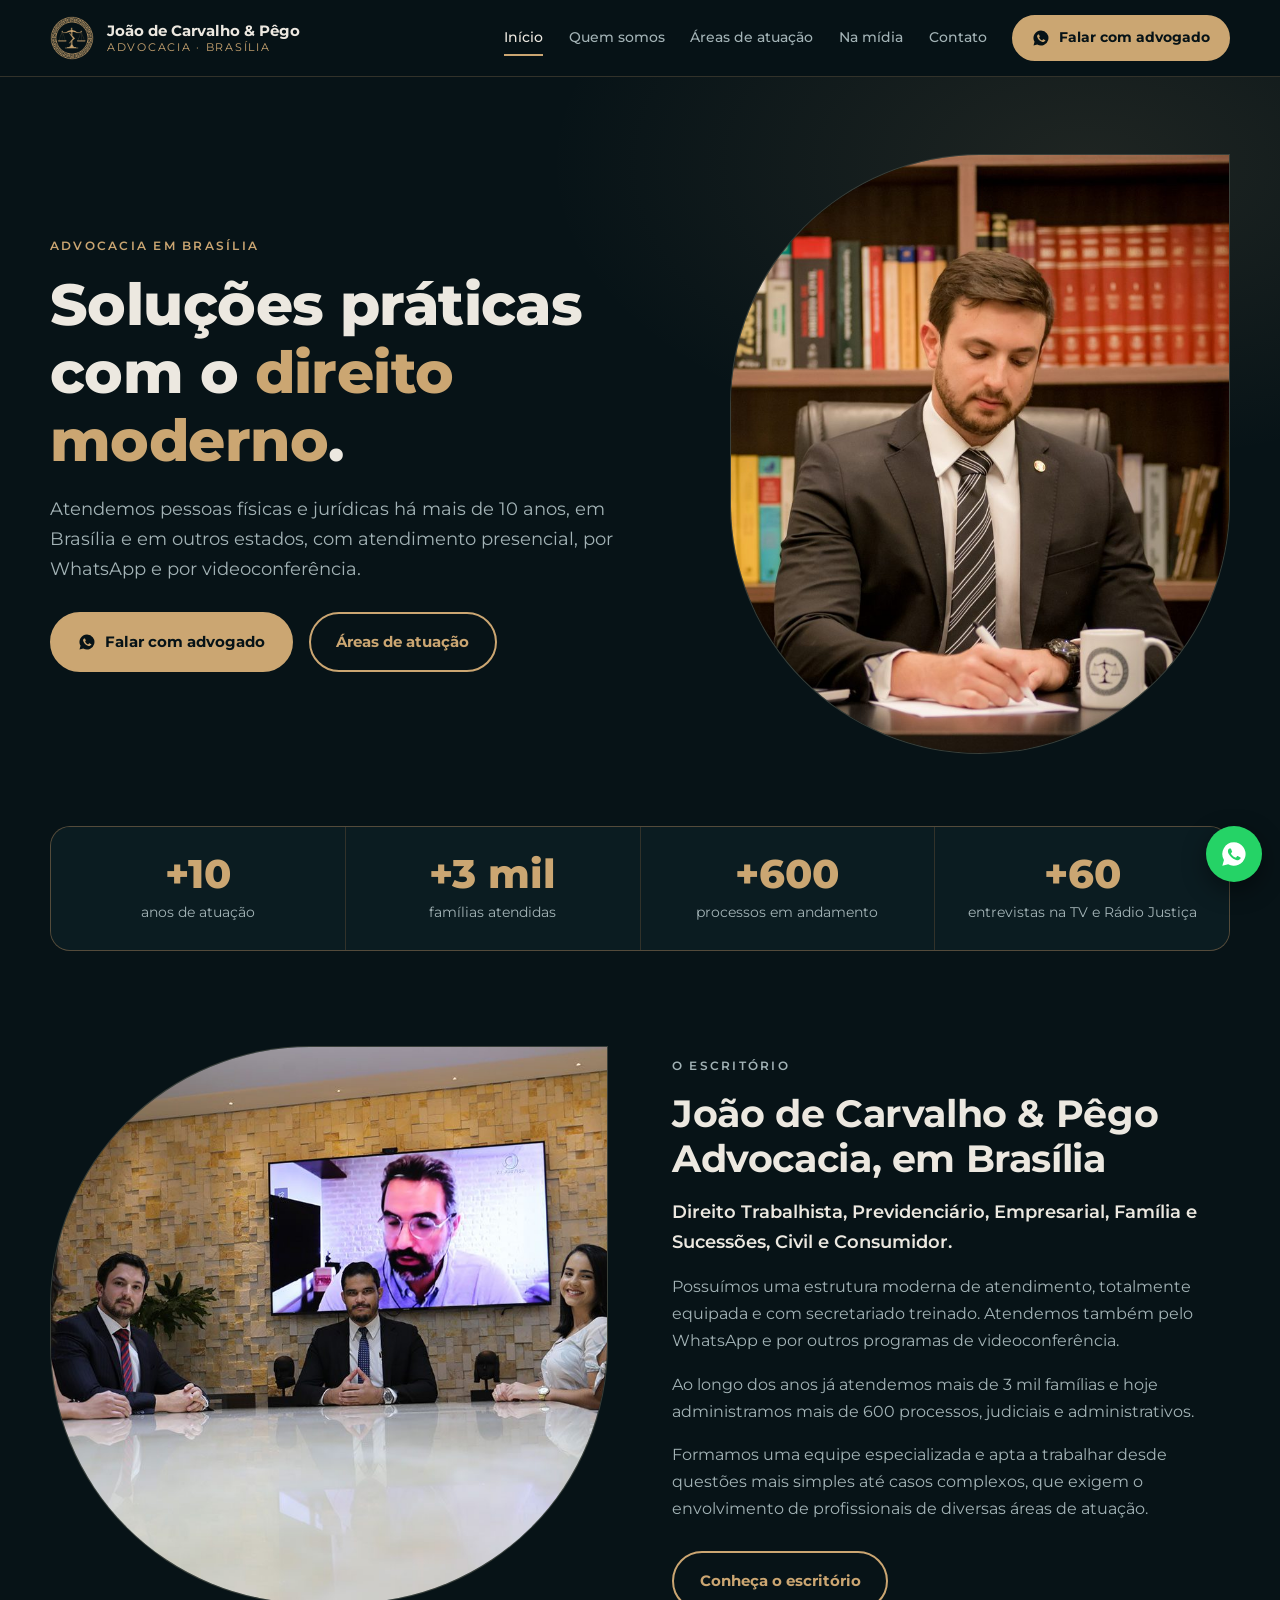
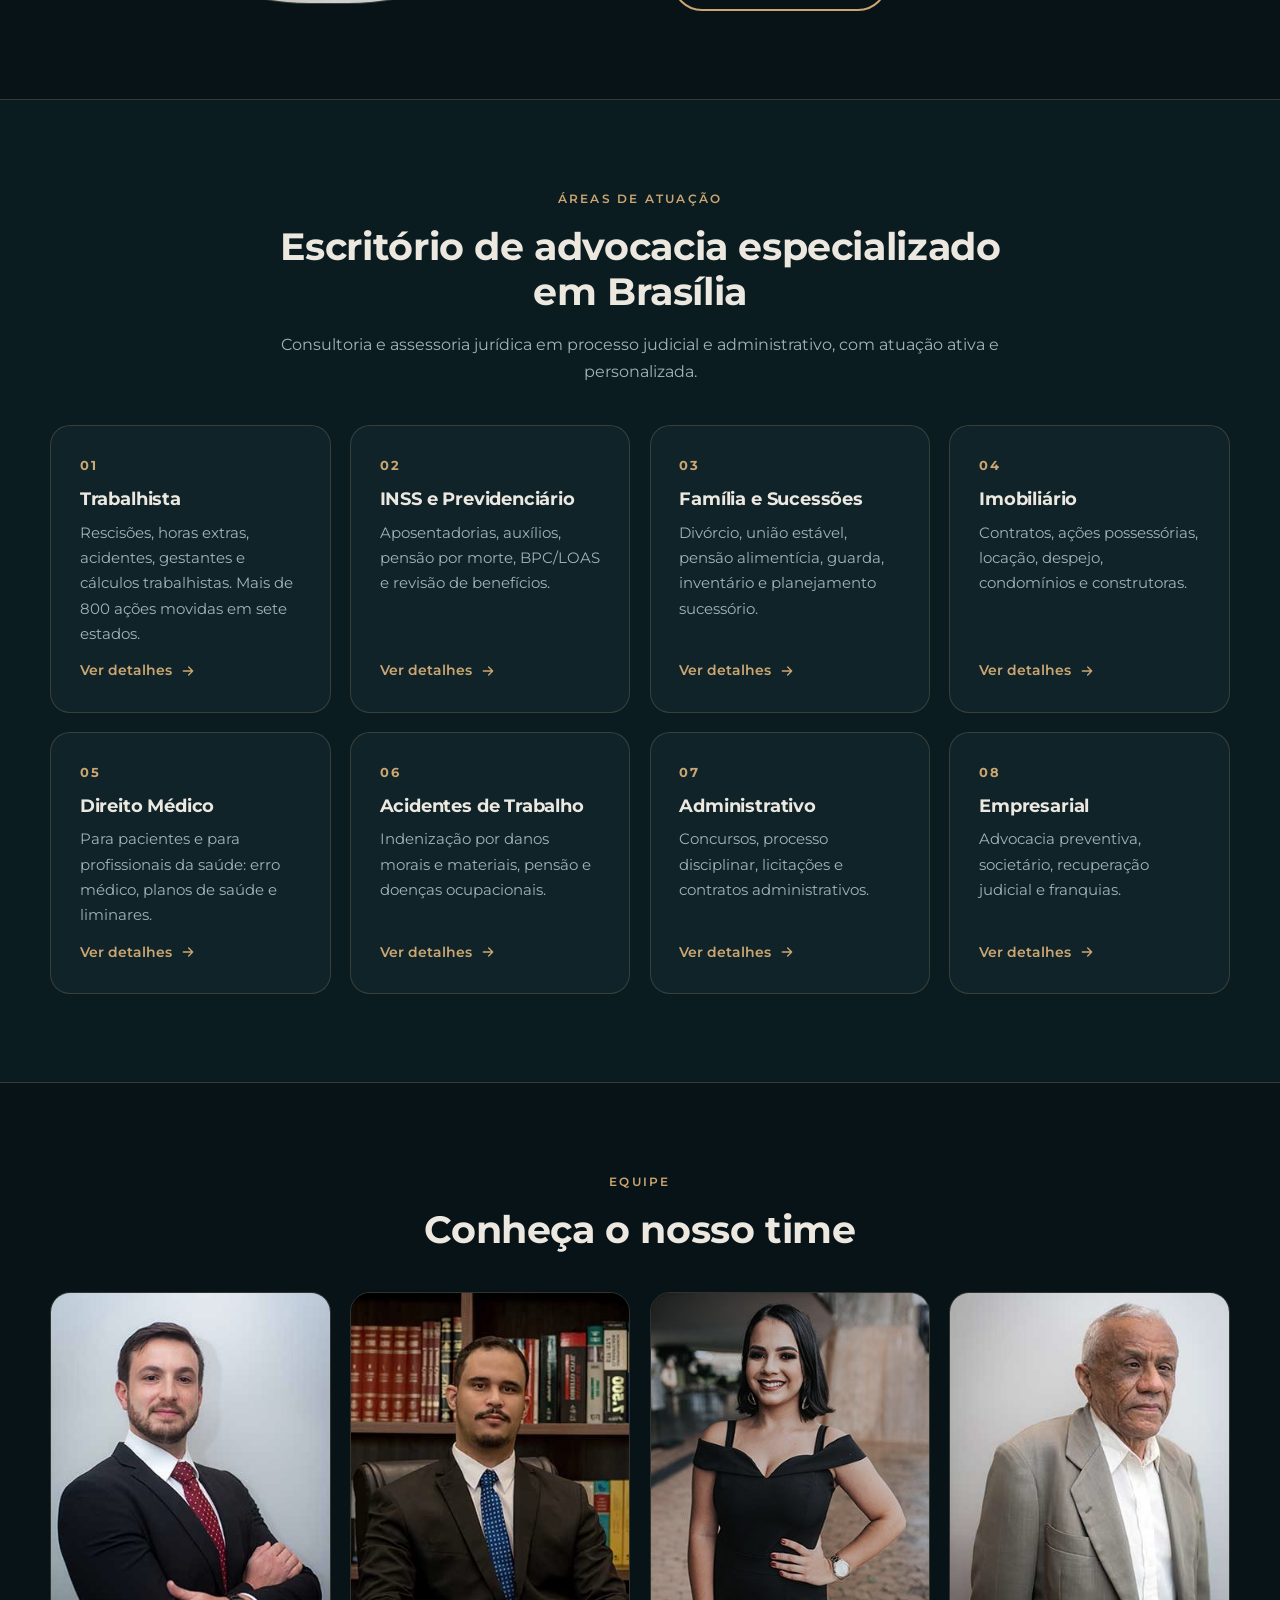
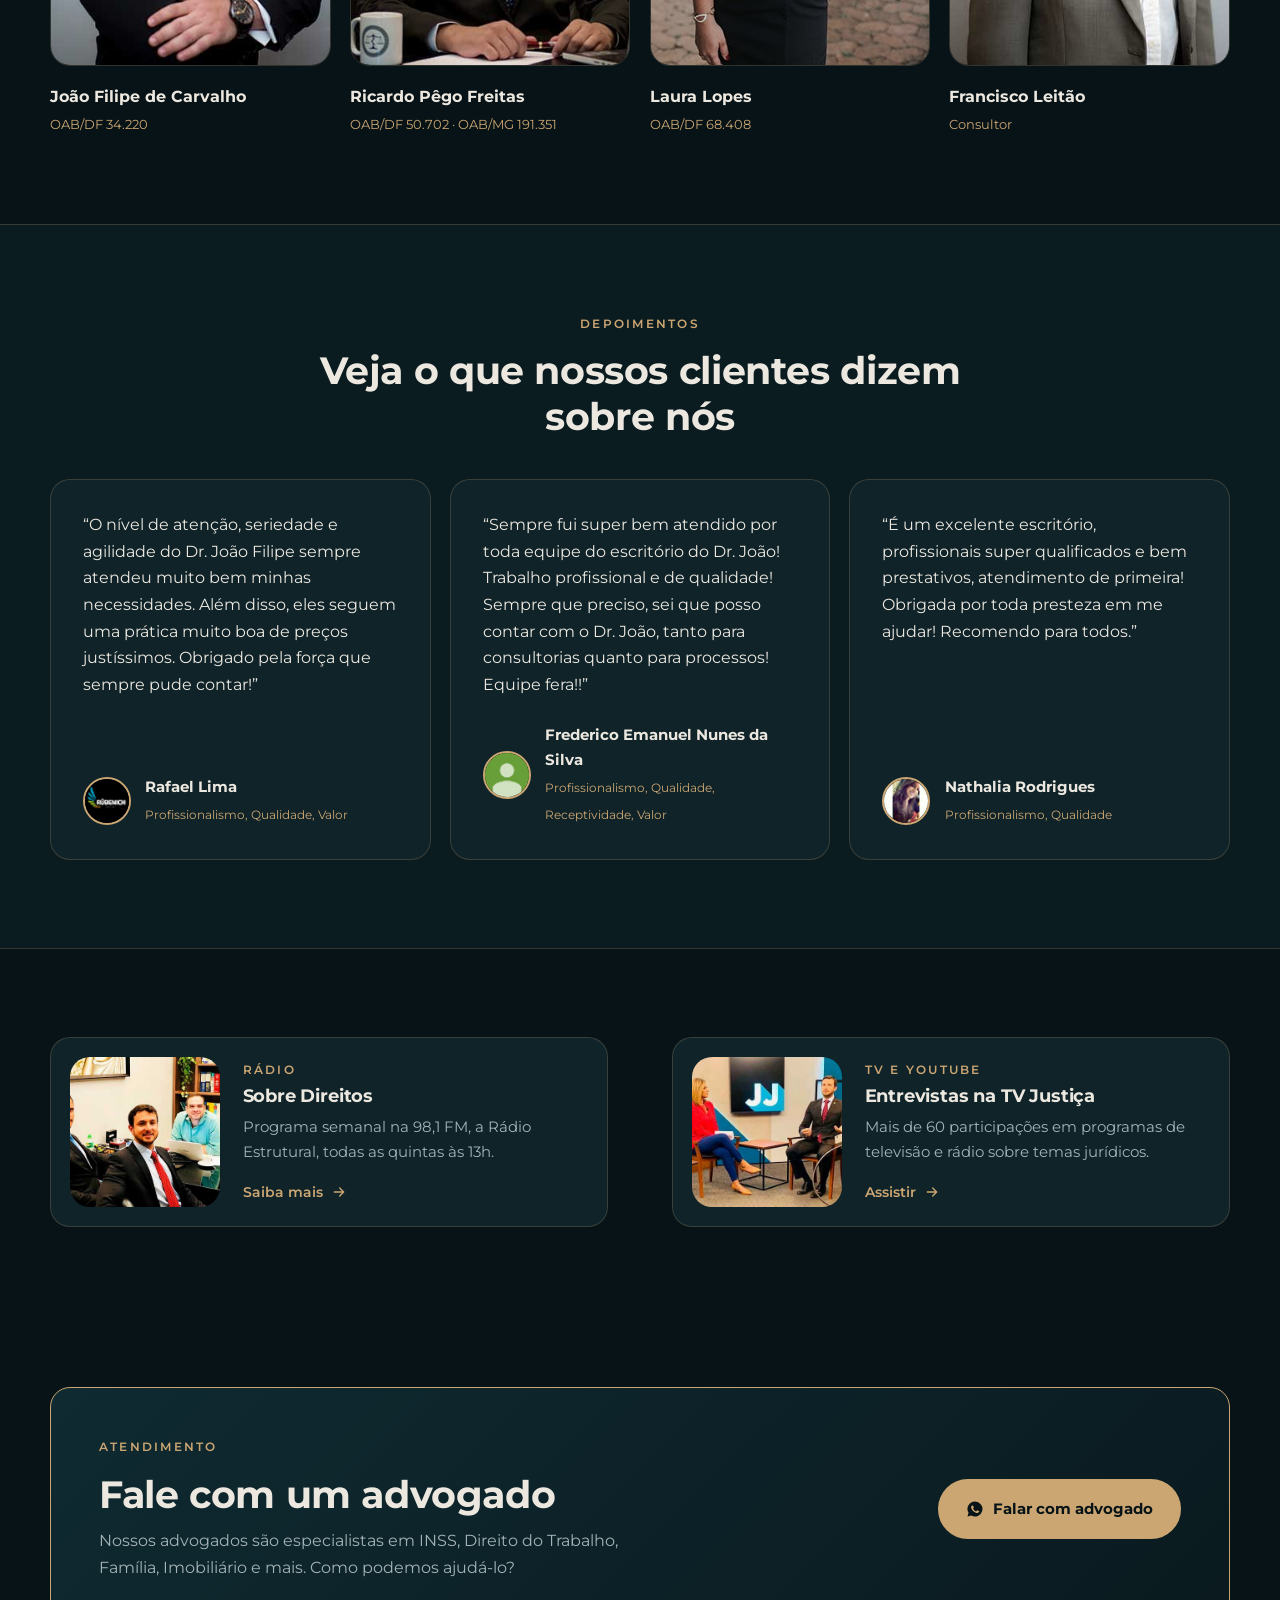
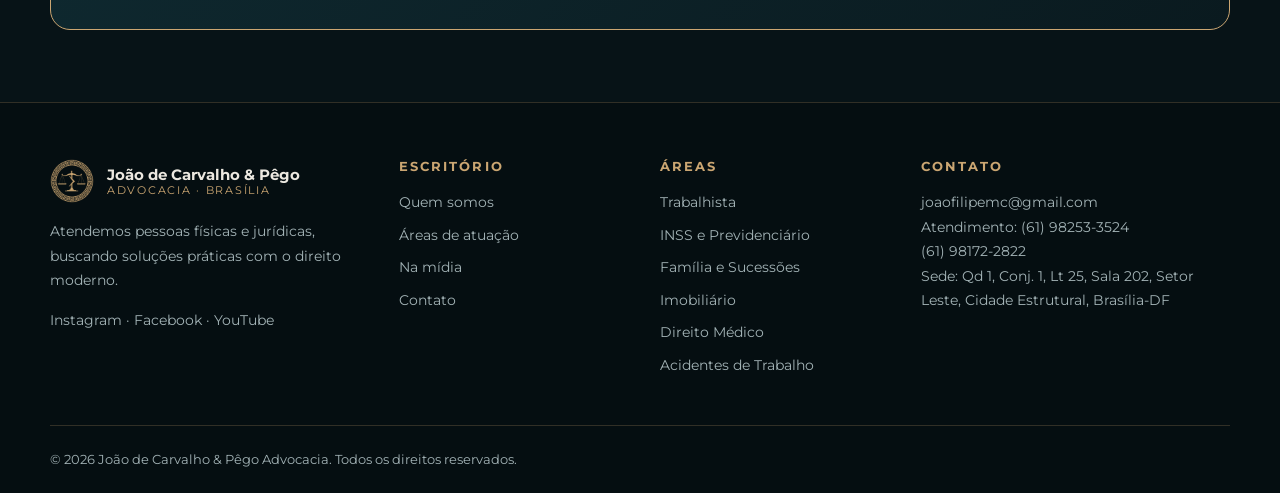
==== commit e0dba24d: "Rótulo Atendimento no WhatsApp e número do Dr. João sem destaque no rodapé Co-Authored-By: Claude So" ====
--- a/index.html
+++ b/index.html
@@ -107,8 +107,8 @@
     <div>
       <h3>Contato</h3>
       <p class="rodape__txt"><a href="mailto:joaofilipemc@gmail.com">joaofilipemc@gmail.com</a><br>
-      WhatsApp oficial: <a href="https://wa.me/5561982533524?text=Ol%C3%A1!%20Vim%20pelo%20site%20e%20gostaria%20de%20falar%20com%20um%20advogado." target="_blank" rel="noopener">(61) 98253-3524</a><br>
-      WhatsApp do Dr. João: <a href="https://wa.me/5561981722822?text=Ol%C3%A1%20Dr.%20Jo%C3%A3o!%20Vim%20pelo%20site." target="_blank" rel="noopener">(61) 98172-2822</a><br>
+      Atendimento: <a href="https://wa.me/5561982533524?text=Ol%C3%A1!%20Vim%20pelo%20site%20e%20gostaria%20de%20falar%20com%20um%20advogado." target="_blank" rel="noopener">(61) 98253-3524</a><br>
+      (61) 98172-2822<br>
       Sede: Qd 1, Conj. 1, Lt 25, Sala 202, Setor Leste, Cidade Estrutural, Brasília-DF</p>
     </div>
   </div>
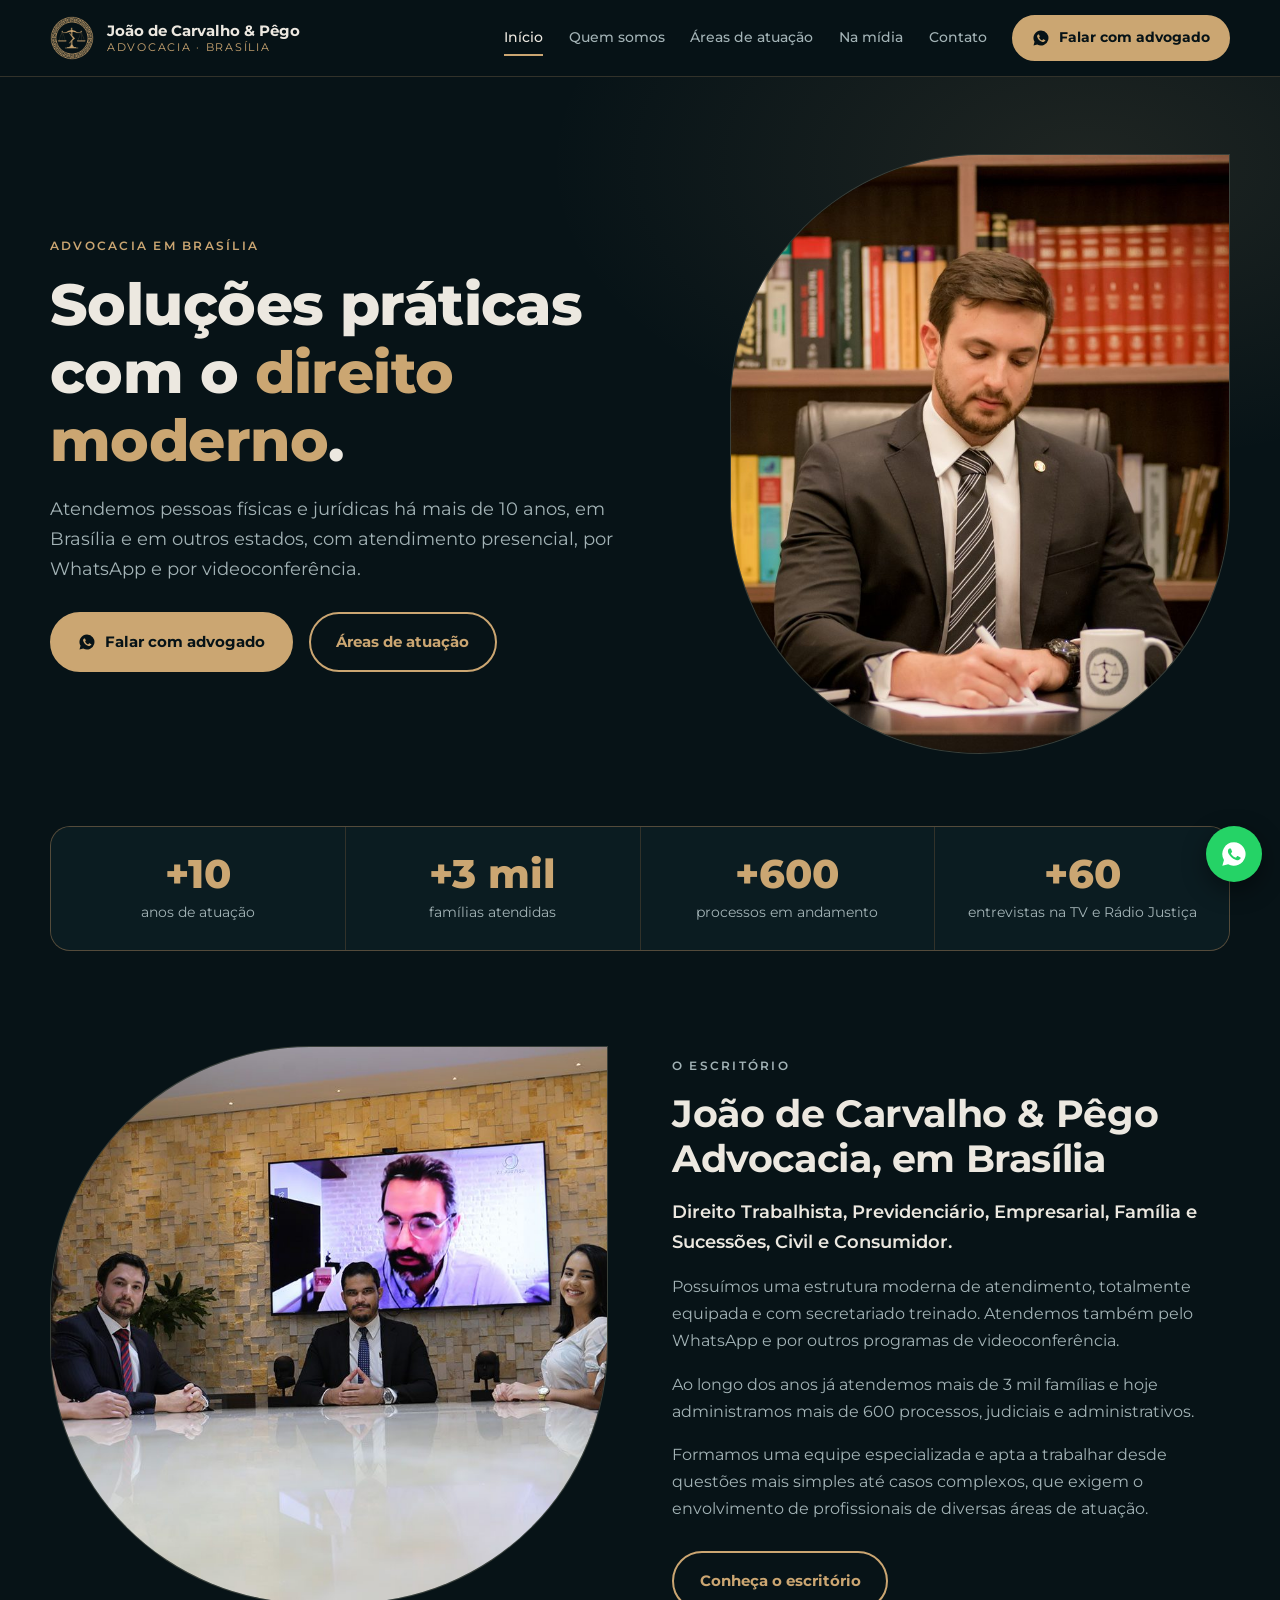
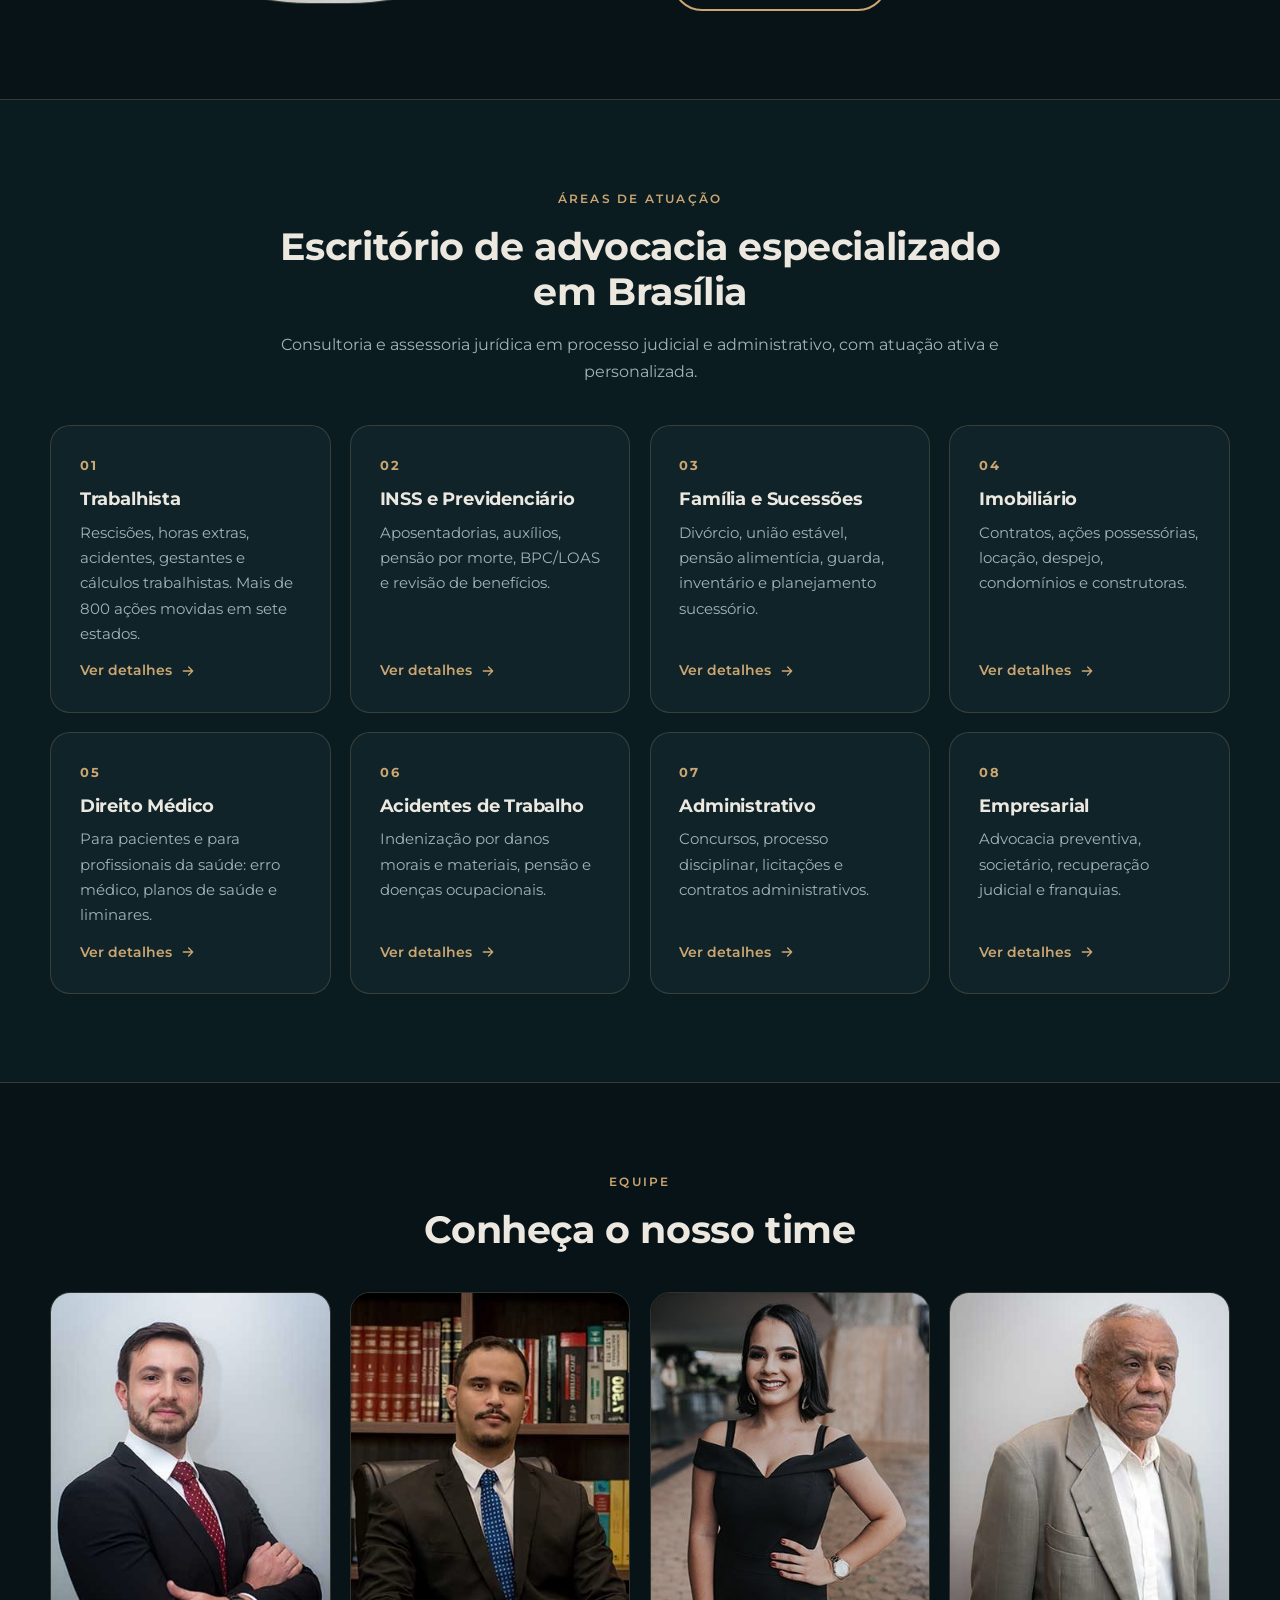
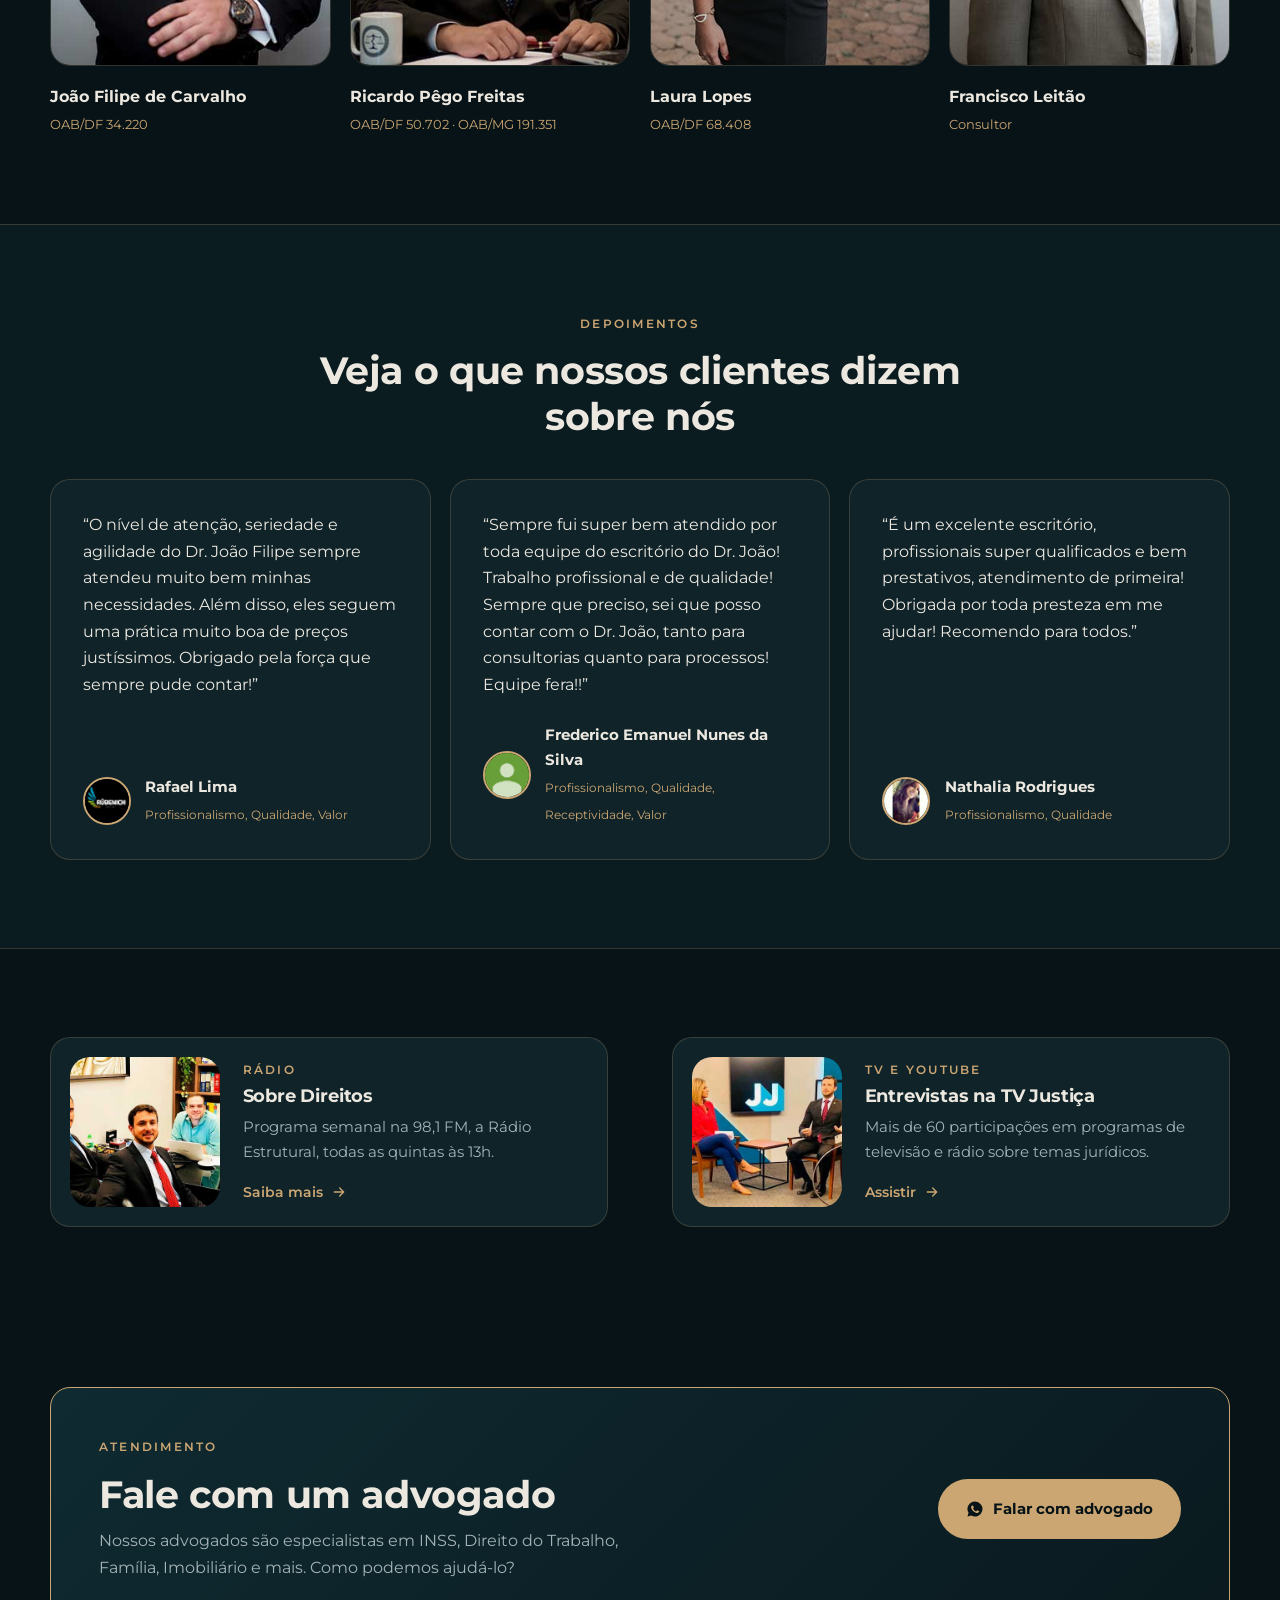
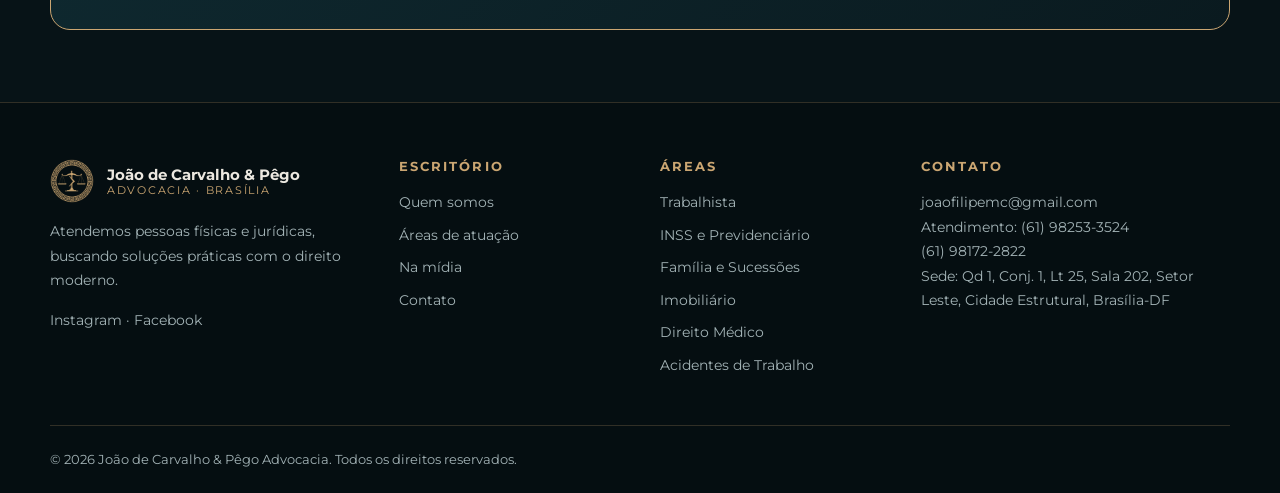
==== commit e43258dc: "Links de Instagram e Facebook; remove YouTube Co-Authored-By: Claude Sonnet 5.5 <noreply@anthropic.c" ====
--- a/index.html
+++ b/index.html
@@ -82,7 +82,7 @@
     <div>
       <a class="marca" href="index.html"><img src="img/marca-dourada.png" alt="" width="44" height="44"><span><strong>João de Carvalho &amp; Pêgo</strong><small>Advocacia · Brasília</small></span></a>
       <p class="rodape__txt">Atendemos pessoas físicas e jurídicas, buscando soluções práticas com o direito moderno.</p>
-      <p class="redes"><a href="https://www.instagram.com/jcp.advocacia" target="_blank" rel="noopener">Instagram</a> · <a href="https://www.facebook.com/jcp.adv.br" target="_blank" rel="noopener">Facebook</a> · <a href="https://www.youtube.com/playlist?list=PLcnUz7LXk_8HMQqe0QgAlrgUV64Jshh3J" target="_blank" rel="noopener">YouTube</a></p>
+      <p class="redes"><a href="https://www.instagram.com/joaocarvalho.adv/" target="_blank" rel="noopener">Instagram</a> · <a href="https://www.facebook.com/jcp.adv.br" target="_blank" rel="noopener">Facebook</a></p>
     </div>
     <div>
       <h3>Escritório</h3>
--- a/css/estilo.css
+++ b/css/estilo.css
@@ -145,8 +145,8 @@
 .indice{position:sticky;top:100px;background:var(--card);border:1px solid var(--line);border-radius:var(--r);padding:1.5rem}
 .indice ol{counter-reset:i}
 .indice li{counter-increment:i;margin-bottom:.15rem}
-.indice a{display:block;text-decoration:none;font-size:.85rem;color:var(--muted);padding:.4rem 0;border-bottom:1px solid var(--line)}
-.indice a:hover{color:var(--gold)}
+.indice a:not(.btn){display:block;text-decoration:none;font-size:.85rem;color:var(--muted);padding:.4rem 0;border-bottom:1px solid var(--line)}
+.indice a:not(.btn):hover{color:var(--gold)}
 @media(max-width:900px){.conteudo{grid-template-columns:1fr}.indice{position:static}}
 .artigo{max-width:760px}
 .prosa p{color:var(--muted);margin-bottom:1.1rem}
